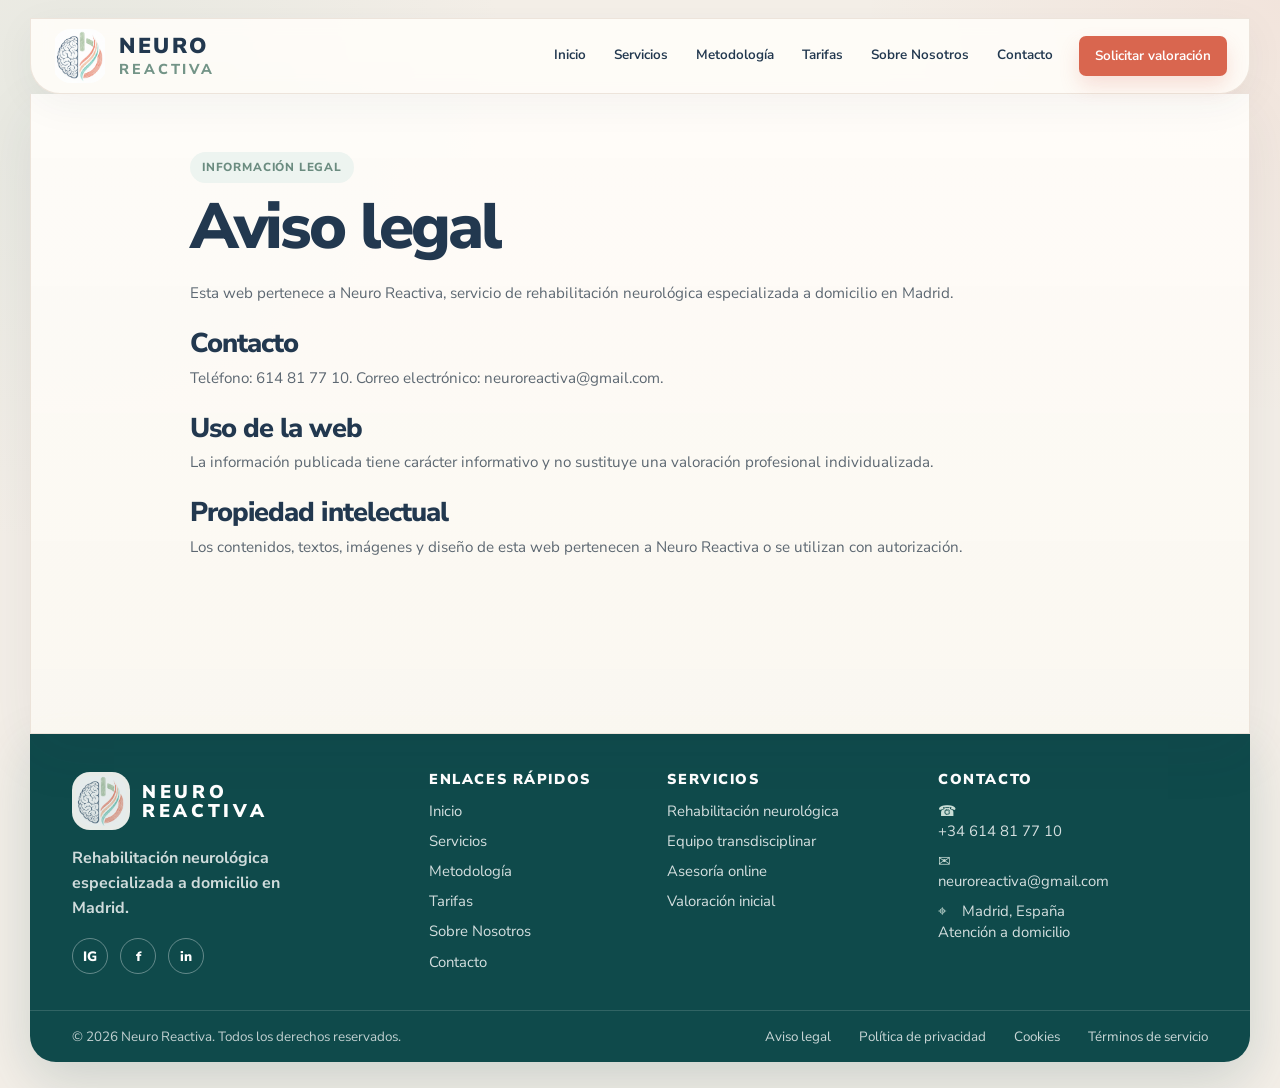
==== aviso-legal.html @ 35200ed8 "Add files via upload" ====
<!doctype html>
<html lang="es">
<head>
<meta charset="utf-8">
<meta name="viewport" content="width=device-width, initial-scale=1">
<title>Aviso legal | Neuro Reactiva</title>
<meta name="description" content="Información legal de Neuro Reactiva.">
<link rel="preconnect" href="https://fonts.googleapis.com">
<link rel="preconnect" href="https://fonts.gstatic.com" crossorigin>
<link href="https://fonts.googleapis.com/css2?family=Nunito+Sans:wght@400;500;600;700;800;900&display=swap" rel="stylesheet">
<link rel="stylesheet" href="style.css">
</head>
<body>
<div class="site">
<header class="nav">
      <a class="brand" href="index.html">
        <img src="logo-neuro-reactiva.png" alt="Neuro Reactiva">
        <div class="brand-name">Neuro<span>Reactiva</span></div>
      </a>
      <nav class="links"><a href="index.html">Inicio</a><a href="servicios.html">Servicios</a><a href="metodologia.html">Metodología</a><a href="tarifas.html">Tarifas</a><a href="sobre-nosotros.html">Sobre Nosotros</a><a href="contacto.html">Contacto</a><a href="solicitar-valoracion.html" class="cta">Solicitar valoración</a></nav>
    </header>
<main><section class="panel"><div class="panel-inner"><div class="legal"><span class="kicker">Información legal</span><h1>Aviso legal</h1>
<p>Esta web pertenece a Neuro Reactiva, servicio de rehabilitación neurológica especializada a domicilio en Madrid.</p>
<h2>Contacto</h2><p>Teléfono: 614 81 77 10. Correo electrónico: neuroreactiva@gmail.com.</p>
<h2>Uso de la web</h2><p>La información publicada tiene carácter informativo y no sustituye una valoración profesional individualizada.</p>
<h2>Propiedad intelectual</h2><p>Los contenidos, textos, imágenes y diseño de esta web pertenecen a Neuro Reactiva o se utilizan con autorización.</p></div></div></section></main>
</div>
<footer class="site-footer">
  <div class="footer-main">
    <div class="footer-brand">
      <a href="index.html" class="footer-logo" aria-label="Neuro Reactiva">
        <img src="logo-neuro-reactiva.png" alt="Neuro Reactiva">
        <span class="footer-wordmark">Neuro<br>Reactiva</span>
      </a>
      <p>Rehabilitación neurológica especializada a domicilio en Madrid.</p>
      <div class="footer-social" aria-label="Redes sociales">
        <a href="#" aria-label="Instagram">IG</a>
        <a href="#" aria-label="Facebook">f</a>
        <a href="#" aria-label="LinkedIn">in</a>
      </div>
    </div>
    <div class="footer-col">
      <h2>Enlaces rápidos</h2>
      <a href="index.html">Inicio</a>
      <a href="servicios.html">Servicios</a>
      <a href="metodologia.html">Metodología</a>
      <a href="tarifas.html">Tarifas</a>
      <a href="sobre-nosotros.html">Sobre Nosotros</a>
      <a href="contacto.html">Contacto</a>
    </div>
    <div class="footer-col">
      <h2>Servicios</h2>
      <a href="servicios.html">Rehabilitación neurológica</a>
      <a href="metodologia.html">Equipo transdisciplinar</a>
      <a href="tarifas.html">Asesoría online</a>
      <a href="solicitar-valoracion.html">Valoración inicial</a>
    </div>
    <div class="footer-col footer-contact">
      <h2>Contacto</h2>
      <p><span>☎</span> <a href="tel:+34614817710">+34 614 81 77 10</a></p>
      <p><span>✉</span> <a href="mailto:neuroreactiva@gmail.com">neuroreactiva@gmail.com</a></p>
      <p><span>⌖</span> Madrid, España<br>Atención a domicilio</p>
    </div>
  </div>
  <div class="footer-bottom">
    <span>© 2026 Neuro Reactiva. Todos los derechos reservados.</span>
    <nav>
      <a href="aviso-legal.html">Aviso legal</a>
      <a href="politica-privacidad.html">Política de privacidad</a>
      <a href="politica-cookies.html">Cookies</a>
      <a href="terminos-servicio.html">Términos de servicio</a>
    </nav>
  </div>
</footer>
</body>
</html>
---- style.css ----
:root{
  --paper:#fbf8f3;
  --paper2:#f4efe8;
  --ink:#22384f;
  --muted:#5d6872;
  --sage:#739487;
  --sage2:#b8d0c7;
  --sage3:#e6f0eb;
  --terracotta:#d9664f;
  --sand:#c9bba9;
  --line:#e7ddd2;
  --white:#fffdf9;
  --shadow: 0 18px 55px rgba(34,56,79,.08);
  --r: 28px;
  --max: 1220px;
}
*{box-sizing:border-box}
html{scroll-behavior:smooth}
body{
  margin:0;
  background:
    radial-gradient(circle at 6% 10%, rgba(184,208,199,.22), transparent 28%),
    radial-gradient(circle at 100% 0%, rgba(217,102,79,.08), transparent 25%),
    var(--paper2);
  color:var(--muted);
  font-family: "Nunito Sans", system-ui, -apple-system, BlinkMacSystemFont, "Segoe UI", sans-serif;
  line-height:1.45;
}
a{text-decoration:none;color:inherit}
img{max-width:100%;display:block}
.site{
  width:min(calc(100% - 34px), var(--max));
  margin:18px auto 0;
}
.nav{
  height:76px;
  display:flex;
  align-items:center;
  justify-content:space-between;
  gap:22px;
  padding:0 22px;
  background:rgba(255,253,249,.9);
  border:1px solid rgba(231,221,210,.75);
  border-radius:0 0 30px 30px;
  box-shadow:0 10px 40px rgba(34,56,79,.05);
  backdrop-filter: blur(10px);
  position:sticky;
  top:0;
  z-index:20;
}
.brand{
  display:flex;
  align-items:center;
  gap:12px;
  min-width:170px;
}
.brand img{width:54px;height:54px;object-fit:contain;border-radius:18px}
.brand-name{
  font-family:"Nunito Sans", system-ui, sans-serif;
  color:var(--ink);
  font-weight:700;
  letter-spacing:.14em;
  text-transform:uppercase;
  font-size:1.35rem;
  line-height:1;
}
.brand-name span{display:block;color:var(--sage);letter-spacing:.26em;font-size:.9rem;margin-top:4px}
.links{display:flex;align-items:center;justify-content:flex-end;gap:8px;flex-wrap:wrap}
.links a{
  font-size:.84rem;
  color:var(--ink);
  padding:8px 10px;
  border-bottom:2px solid transparent;
  font-weight:650;
}
.links a.active{border-color:var(--terracotta);color:var(--terracotta)}
.links a.cta{
  background:var(--terracotta);
  color:white;
  border-radius:7px;
  border:0;
  padding:10px 16px;
  margin-left:8px;
  box-shadow:0 10px 20px rgba(217,102,79,.18);
}
.panel{
  position:relative;
  overflow:hidden;
  min-height:640px;
  background:linear-gradient(180deg, rgba(255,253,249,.96), rgba(250,247,241,.98));
  border:1px solid rgba(231,221,210,.75);
  border-top:0;
  box-shadow:var(--shadow);
}
.panel-inner{
  position:relative;
  z-index:2;
  padding:58px 54px 116px;
}
.botanical{
  position:absolute;
  inset:auto auto 40px -18px;
  width:210px;
  height:250px;
  opacity:.24;
  z-index:1;
}
.botanical.right{left:auto;right:-6px;top:140px;bottom:auto;transform:scaleX(-1)}
.botanical path,.botanical circle{
  stroke:#bda996;
  fill:none;
  stroke-width:4;
  stroke-linecap:round;
  stroke-linejoin:round;
}
.wave{
  position:absolute;
  left:0;right:0;bottom:-1px;
  height:118px;
  z-index:0;
}
.wave svg{width:100%;height:100%;display:block}
.kicker{
  display:inline-block;
  color:#6b8c80;
  background:#edf4f0;
  border-radius:999px;
  font-size:.73rem;
  font-weight:800;
  letter-spacing:.07em;
  text-transform:uppercase;
  padding:7px 12px;
}
h1,h2,h3{
  color:var(--ink);
  font-family:"Nunito Sans", system-ui, sans-serif;
  font-weight:650;
  margin:0;
}
h1{
  font-size:clamp(2.3rem, 5vw, 4.1rem);
  line-height:1.02;
  letter-spacing:-.02em;
}
h2{
  font-size:clamp(2rem, 4vw, 3.2rem);
  line-height:1.05;
  letter-spacing:-.015em;
}
h3{font-size:1.7rem;line-height:1.08}
p{margin:0}
.lead{
  font-size:1rem;
  color:#53616b;
  max-width:34rem;
}
.hero-grid{
  display:grid;
  grid-template-columns:.86fr 1.14fr;
  gap:46px;
  align-items:center;
}
.hero-copy{max-width:470px}
.hero-copy h1{margin:22px 0 16px}
.actions{display:flex;gap:14px;flex-wrap:wrap;margin:28px 0 28px}
.btn{
  display:inline-flex;
  align-items:center;
  justify-content:center;
  border-radius:7px;
  padding:13px 20px;
  font-weight:800;
  font-size:.88rem;
  border:1px solid transparent;
  transition:.2s;
}
.btn.primary{background:var(--terracotta);color:white}
.btn.secondary{background:transparent;color:var(--ink);border-color:#b9cabf}
.hero-img{
  position:relative;
  height:380px;
  border-radius:42% 58% 48% 52% / 34% 30% 70% 66%;
  overflow:hidden;
  background:#edf1ec;
  box-shadow:var(--shadow);
}
.hero-img img{width:100%;height:100%;object-fit:cover}
.round-seal{
  position:absolute;
  right:44px;
  bottom:72px;
  width:116px;height:116px;
  background:#fffdf9;
  border:1px solid #e7ddd2;
  border-radius:50%;
  display:grid;
  place-items:center;
  text-align:center;
  color:var(--sage);
  font-size:.72rem;
  text-transform:uppercase;
  letter-spacing:.12em;
  font-weight:800;
  transform:rotate(-10deg);
  box-shadow:0 14px 34px rgba(34,56,79,.08);
}
.mini-row{
  display:grid;
  grid-template-columns:repeat(3,1fr);
  gap:26px;
  max-width:560px;
}
.mini{
  display:flex;align-items:center;gap:10px;
  color:#53616b;font-size:.9rem;
}
.mini .ico{
  width:36px;height:36px;border-radius:50%;
  border:1px solid #dccfc2;
  display:grid;place-items:center;
  color:var(--sage);
}
.center{
  text-align:center;
  max-width:740px;
  margin:0 auto 38px;
}
.center h1,.center h2{margin:12px 0 12px}
.center .lead{margin:0 auto}
.cards{
  display:grid;
  gap:20px;
}
.cards.services{grid-template-columns:repeat(5,1fr)}
.cards.four{grid-template-columns:repeat(4,1fr)}
.card{
  background:rgba(255,253,249,.72);
  border:1px solid rgba(231,221,210,.88);
  border-radius:16px;
  padding:24px 20px;
  min-height:188px;
  box-shadow:0 10px 30px rgba(34,56,79,.035);
}
.icon{
  width:56px;height:56px;border-radius:50%;
  background:#f2ece4;
  display:grid;place-items:center;
  margin:0 auto 18px;
  color:var(--sage);
  font-size:1.45rem;
}
.card:nth-child(2n) .icon{background:#f7e9e3;color:var(--terracotta)}
.card h3{text-align:center;font-size:1.55rem;margin-bottom:10px}
.card p{text-align:center;font-size:.9rem;color:#586672}
.note{
  margin:28px auto 0;
  max-width:920px;
  border-radius:18px;
  background:linear-gradient(90deg, #eef5f1, #fbf8f3);
  border:1px solid #dce8e2;
  padding:18px 22px;
  color:#53675f;
  font-size:.95rem;
}
.path{
  position:relative;
  margin:24px auto 34px;
  display:grid;
  grid-template-columns:repeat(4,1fr);
  gap:12px;
  max-width:1020px;
}
.path:before{
  content:"";
  position:absolute;
  left:8%;
  right:8%;
  top:54px;
  height:2px;
  background:var(--sage);
  opacity:.75;
  z-index:0;
}
.step{
  position:relative;
  z-index:1;
  text-align:center;
  padding:0 12px;
}
.step-num{
  width:64px;height:64px;border-radius:50%;
  display:grid;place-items:center;
  background:#f9f6f0;
  border:2px solid var(--sage);
  color:var(--sage);
  margin:0 auto 12px;
  font-weight:900;
}
.step h3{font-size:1.35rem;margin-bottom:6px}
.step p{font-size:.86rem;color:#5e6971;max-width:22ch;margin:0 auto}
.areas-title{text-align:center;margin:32px 0 16px;font-size:1.45rem}
.areas{
  display:grid;
  grid-template-columns:repeat(4,1fr);
  gap:14px;
}
.area{
  background:#fffdf9;
  border:1px solid #e7ddd2;
  border-radius:14px;
  padding:17px 15px;
  display:grid;
  grid-template-columns:44px 1fr;
  gap:12px;
  align-items:start;
}
.area .area-icon{
  width:42px;height:42px;border-radius:50%;
  background:#edf4f0;
  display:grid;place-items:center;color:var(--sage)
}
.area strong{display:block;color:var(--ink);font-size:.96rem;margin-bottom:4px}
.area span{font-size:.82rem;color:#59656e}
.bottom-ribbon{
  position:absolute;left:0;right:0;bottom:0;
  height:54px;
  background:#91ada4;
  display:flex;align-items:center;justify-content:center;
  color:white;font-weight:750;font-size:.93rem;
  z-index:3;
}
.price-grid{
  display:grid;
  grid-template-columns:repeat(3,1fr);
  gap:22px;
  max-width:820px;
  margin:0 auto;
}
.price{
  min-height:210px;
  text-align:center;
}
.price strong{
  display:block;
  color:var(--ink);
  font-family:"Nunito Sans", system-ui, sans-serif;
  font-size:1.5rem;
  margin-bottom:12px;
}
.amount{
  display:block;
  color:var(--ink);
  font-family:"Nunito Sans", system-ui, sans-serif;
  font-size:4.2rem;
  line-height:1;
}
.amount.small{font-size:2rem;margin-top:22px}
.price span{display:block;color:#5d6872}
.cta-center{text-align:center;margin-top:28px}
.about-grid{
  display:grid;
  grid-template-columns:430px 1fr;
  gap:56px;
  align-items:center;
}
.portrait-blob{
  height:420px;
  background:#eee7dd;
  border-radius:45% 55% 60% 40% / 35% 36% 64% 65%;
  overflow:hidden;
  box-shadow:var(--shadow);
}
.portrait-blob img{width:100%;height:100%;object-fit:cover;object-position:center top}
.about-text h1{margin:10px 0 6px}
.role{color:var(--sage);font-weight:800;margin-bottom:18px}
.signature{
  color:var(--ink);
  font-family:"Nunito Sans", system-ui, sans-serif;
  font-size:1.4rem;
  margin:20px 0;
  font-style:italic;
}
.stats{
  display:grid;
  grid-template-columns:repeat(3,1fr);
  gap:16px;
  margin-top:24px;
}
.stat{
  background:#fffdf9;
  border:1px solid #e7ddd2;
  border-radius:16px;
  text-align:center;
  padding:18px 12px;
}
.stat b{
  display:block;
  font-family:"Nunito Sans", system-ui, sans-serif;
  font-size:2.3rem;
  color:var(--ink);
  line-height:1;
}
.stat span{font-size:.86rem}
.contact-grid{
  display:grid;
  grid-template-columns:.85fr 1.15fr;
  gap:44px;
  align-items:start;
}
.info-list{
  display:grid;gap:12px;margin-top:26px;
}
.info{
  display:grid;
  grid-template-columns:44px 1fr;
  gap:12px;
  align-items:center;
  background:#eff5f1;
  border-radius:14px;
  padding:13px 14px;
}
.info b{display:block;color:var(--ink);font-size:.94rem}
.info span{font-size:.9rem}
.form{
  background:#fffdf9;
  border:1px solid #e7ddd2;
  border-radius:18px;
  padding:24px;
  box-shadow:0 10px 28px rgba(34,56,79,.04);
}
.form h2{font-size:2.1rem;margin-bottom:18px}
.form-grid{display:grid;gap:12px}
.two{display:grid;grid-template-columns:1fr 1fr;gap:12px}
input,textarea,select{
  width:100%;
  border:1px solid #e1d6ca;
  border-radius:8px;
  background:white;
  padding:13px 14px;
  font:inherit;
  color:#53616b;
}
textarea{min-height:140px;resize:vertical}
.footer{
  width:min(calc(100% - 34px), var(--max));
  margin:0 auto 26px;
  padding:18px 24px;
  display:flex;
  justify-content:space-between;
  gap:16px;
  flex-wrap:wrap;
  color:#7c858c;
  font-size:.85rem;
}
.footer a{margin-left:16px}
.legal{
  max-width:900px;
  margin:0 auto;
}
.legal h1{margin:12px 0 22px}
.legal h2{font-size:1.7rem;margin:26px 0 8px}
.legal p,.legal li{font-size:.95rem}
@media(max-width:1000px){
  .nav{height:auto;align-items:flex-start;flex-direction:column;border-radius:0 0 22px 22px;padding:16px}
  .links{justify-content:flex-start}
  .hero-grid,.about-grid,.contact-grid{grid-template-columns:1fr}
  .hero-img{height:310px}
  .round-seal{display:none}
  .cards.services{grid-template-columns:repeat(2,1fr)}
  .areas,.cards.four,.price-grid,.stats{grid-template-columns:repeat(2,1fr)}
  .path{grid-template-columns:1fr}
  .path:before{left:50%;right:auto;top:32px;bottom:32px;height:auto;width:2px}
  .step{padding:0 0 18px}
}
@media(max-width:640px){
  .site{width:calc(100% - 18px);margin-top:8px}
  .panel-inner{padding:34px 22px 96px}
  .panel{min-height:auto}
  .links a{font-size:.78rem;padding:7px 8px}
  h1{font-size:2.45rem}
  h2{font-size:2.1rem}
  .mini-row,.cards.services,.cards.four,.areas,.price-grid,.stats,.two{grid-template-columns:1fr}
  .footer{width:calc(100% - 18px)}
  .footer a{margin-left:0;margin-right:12px}
  .portrait-blob{height:340px}
}


/* --- Ajustes v32: tipografía redondeada, hero orgánico, metodología limpia, tarifas y footer --- */
body{font-family:"Nunito Sans", system-ui, -apple-system, BlinkMacSystemFont, "Segoe UI", sans-serif;}
h1,h2,h3,.brand-name,.amount,.price strong,.stat b,.signature{font-family:"Nunito Sans", system-ui, sans-serif;}
h1{font-weight:850;letter-spacing:-.045em;}
h2{font-weight:830;letter-spacing:-.035em;}
h3{font-weight:800;letter-spacing:-.02em;}
.lead{font-size:1.03rem;line-height:1.65;}
.brand-name{font-weight:900;letter-spacing:.12em}.brand-name span{font-weight:800;letter-spacing:.2em;}
.hero-grid{grid-template-columns:.92fr 1.08fr;}
.hero-art{position:relative;height:390px;border-radius:42px;overflow:hidden;background:linear-gradient(135deg,#fffdf9 0%,#eef5f1 48%,#f6ece6 100%);border:1px solid rgba(231,221,210,.86);box-shadow:var(--shadow);}
.hero-logo-card{position:absolute;left:50%;top:50%;transform:translate(-50%,-50%);width:min(310px,70%);padding:30px 28px;background:rgba(255,253,249,.78);border:1px solid rgba(231,221,210,.8);border-radius:32px;box-shadow:0 24px 55px rgba(34,56,79,.08);backdrop-filter:blur(10px);z-index:3;text-align:center;}
.hero-logo-card img{width:150px;margin:0 auto 16px;opacity:.95;}
.hero-card-text{font-weight:900;color:var(--ink);letter-spacing:.18em;text-transform:uppercase;font-size:.92rem;}
.line-art{position:absolute;inset:0;width:100%;height:100%;z-index:2;}
.line-art path{fill:none;stroke:#6f968a;stroke-width:4;stroke-linecap:round;opacity:.48;}
.line-art path:nth-child(2){stroke:#d9664f;opacity:.25}.line-art path:nth-child(3){stroke:#c9bba9;opacity:.45}
.line-art circle{fill:#6f968a;opacity:.45;}
.soft-blob{position:absolute;border-radius:999px;filter:blur(1px);opacity:.45;}
.soft-blob.one{width:240px;height:240px;right:-70px;top:-60px;background:#dbe9e4;}.soft-blob.two{width:260px;height:190px;left:-80px;bottom:-70px;background:#f1d7ce;}
.round-seal{display:none!important;}
.card{border-radius:22px;padding:24px 22px;transition:transform .18s ease, box-shadow .18s ease;}
.card:hover{transform:translateY(-3px);box-shadow:0 18px 38px rgba(34,56,79,.07);}
.icon,.area .area-icon,.info .ico{font-family:"Nunito Sans", system-ui, sans-serif;}
.line-icon{font-size:1.55rem;background:#edf4f0;color:#678d81;border:1px solid #d9e6df;filter:saturate(.65);}
.service-card:nth-child(2n) .line-icon{background:#f8ede8;color:#c95f4c;border-color:#ead8cf;}
.service-card:nth-child(4) .line-icon{background:#edf4f0;color:#678d81;border-color:#d9e6df;}
.method-layout .method-heading{max-width:840px;margin-bottom:34px;}.method-heading h1{max-width:700px;margin:14px 0 14px;}.method-heading .lead{max-width:760px;}
.path-clean{gap:20px;margin:20px auto 40px;max-width:1080px;align-items:stretch;}
.path-clean:before{left:9%;right:9%;top:44px;background:linear-gradient(90deg,#7b9f93,#d9664f);opacity:.38;height:3px;border-radius:999px;}
.path-clean .step{background:rgba(255,253,249,.8);border:1px solid rgba(231,221,210,.85);border-radius:22px;padding:18px 14px 20px;box-shadow:0 10px 28px rgba(34,56,79,.04);}
.path-clean .step-num{width:54px;height:54px;background:#fffdf9;border:2px solid #86a79b;color:#2c5149;font-weight:900;margin-bottom:14px;font-size:1.05rem;}
.path-clean .step h3{font-size:1.16rem;margin-bottom:8px;}.path-clean .step p{font-size:.92rem;line-height:1.45;max-width:24ch;}
.areas-soft .area{border-radius:20px;grid-template-columns:48px 1fr;padding:18px;}.area .area-icon{font-size:1.18rem;border:1px solid #dbe8e1;filter:saturate(.65);}
.method-note{max-width:980px;}
.pricing-layout .panel-inner,.pricing-layout{} 
.pricing-head{margin-bottom:30px;}.pricing-head h1{max-width:760px;margin-inline:auto;}.pricing-head .lead{max-width:690px;}
.price-grid-clean{grid-template-columns:repeat(4,1fr);max-width:1060px;gap:18px;}
.price{min-height:240px;text-align:left;display:flex;flex-direction:column;align-items:flex-start;justify-content:flex-start;}
.price strong{font-size:1.2rem;font-weight:850;line-height:1.25;min-height:42px;}
.amount{font-size:3.2rem;font-weight:900;letter-spacing:-.05em;margin:4px 0 6px;}
.amount.small{font-size:1.45rem;font-weight:900;line-height:1.15;margin:12px 0 8px;color:#2d4357;}
.price span{font-size:.94rem;}.price p{font-size:.9rem;line-height:1.45;color:#5c6870;margin-top:10px;}.price ul{margin:8px 0 0;padding-left:18px;color:#59656e;font-size:.88rem;line-height:1.5;}
.price-feature{background:linear-gradient(180deg,#fffdf9,#eef5f1);border-color:#cfe0d8;}
.tarifa-note{max-width:900px;margin:24px auto 0;display:flex;justify-content:center;gap:10px;flex-wrap:wrap;}.tarifa-note span{background:#fffdf9;border:1px solid #e6ddd2;border-radius:999px;padding:9px 14px;color:#53675f;font-size:.88rem;font-weight:750;}
.about-layout-v2{padding-bottom:128px;}.about-intro{max-width:840px;margin-bottom:24px;}.about-intro h1{margin:14px 0 14px;max-width:760px;}.stats-wide{max-width:760px;margin:26px 0 28px;}.team-strip{display:grid;grid-template-columns:repeat(4,1fr);gap:14px;margin:0 0 34px;}
.founder-card{display:grid;grid-template-columns:170px 1fr;gap:24px;align-items:center;max-width:860px;background:rgba(255,253,249,.78);border:1px solid rgba(231,221,210,.88);border-radius:24px;padding:20px;box-shadow:0 12px 30px rgba(34,56,79,.045);}
.founder-photo{height:150px;border-radius:35% 65% 60% 40% / 42% 38% 62% 58%;overflow:hidden;background:#eee7dd;}.founder-photo img{width:100%;height:100%;object-fit:cover;object-position:center top;}.founder-card h2{font-size:1.7rem;margin-bottom:4px;}.founder-card .role{margin-bottom:8px}.founder-card p{font-size:.95rem;line-height:1.58;color:#53616b;}
.info a{color:inherit;text-decoration:none;}.info a:hover{text-decoration:underline;}
.site-footer{width:min(calc(100% - 34px), var(--max));margin:0 auto 26px;background:#0f4a4b;color:rgba(255,255,255,.84);border-radius:0 0 26px 26px;overflow:hidden;box-shadow:0 18px 55px rgba(15,74,75,.18);}
.footer-main{display:grid;grid-template-columns:1.45fr .9fr 1.05fr 1.25fr;gap:44px;padding:38px 42px 28px;}.footer-logo{display:flex;align-items:center;gap:12px;}.footer-logo img{width:190px;max-width:100%;filter:brightness(0) invert(1);opacity:.9;}.footer-brand p{max-width:260px;margin:16px 0 18px;line-height:1.55;color:rgba(255,255,255,.8);font-weight:700;}.footer-social{display:flex;gap:12px}.footer-social a{width:36px;height:36px;border-radius:50%;border:1px solid rgba(255,255,255,.35);display:grid;place-items:center;color:white;font-weight:850;font-size:.85rem;}
.footer-col h2{font-size:.9rem;text-transform:uppercase;letter-spacing:.11em;color:white;margin:0 0 14px;font-weight:900;}.footer-col a,.footer-col p{display:block;color:rgba(255,255,255,.82);font-size:.93rem;margin:0 0 10px;line-height:1.35;}.footer-col a:hover{text-decoration:underline;}.footer-contact p span{display:inline-block;width:20px;color:#c9ddd6;}
.footer-bottom{border-top:1px solid rgba(255,255,255,.14);display:flex;justify-content:space-between;gap:18px;align-items:center;padding:16px 42px;color:rgba(255,255,255,.74);font-size:.84rem;flex-wrap:wrap;}.footer-bottom nav{display:flex;gap:28px;flex-wrap:wrap;}.footer-bottom a{color:rgba(255,255,255,.78);}
.footer{display:none!important;}
@media(max-width:1000px){.hero-grid{grid-template-columns:1fr}.hero-art{height:330px}.price-grid-clean,.team-strip,.footer-main{grid-template-columns:repeat(2,1fr)}.path-clean:before{display:none}.path-clean .step{text-align:left}.path-clean .step-num{margin-left:0}.footer-main{gap:26px}.footer-bottom{align-items:flex-start}.founder-card{grid-template-columns:140px 1fr}.team-strip{grid-template-columns:repeat(2,1fr)}}
@media(max-width:640px){.hero-art{height:300px}.hero-logo-card{width:78%;padding:22px}.hero-logo-card img{width:120px}.price-grid-clean,.team-strip,.footer-main{grid-template-columns:1fr}.tarifa-note{justify-content:flex-start}.founder-card{grid-template-columns:1fr}.founder-photo{width:150px}.site-footer{width:calc(100% - 18px);border-radius:0 0 20px 20px}.footer-main{padding:30px 22px}.footer-bottom{padding:16px 22px}.footer-bottom nav{gap:14px}.footer-logo img{width:170px}.path-clean .step{text-align:center}.path-clean .step-num{margin-left:auto}}

/* Footer logo refinado para usar el logotipo real sin invertir colores */
.footer-logo img{width:58px;height:58px;object-fit:cover;border-radius:18px;filter:none;background:#fffdf9;padding:4px;}
.footer-wordmark{display:block;color:white;text-transform:uppercase;letter-spacing:.20em;font-weight:900;line-height:1.05;font-size:1.15rem;}
@media(max-width:640px){.footer-logo img{width:54px;height:54px}.footer-wordmark{font-size:1.05rem}}
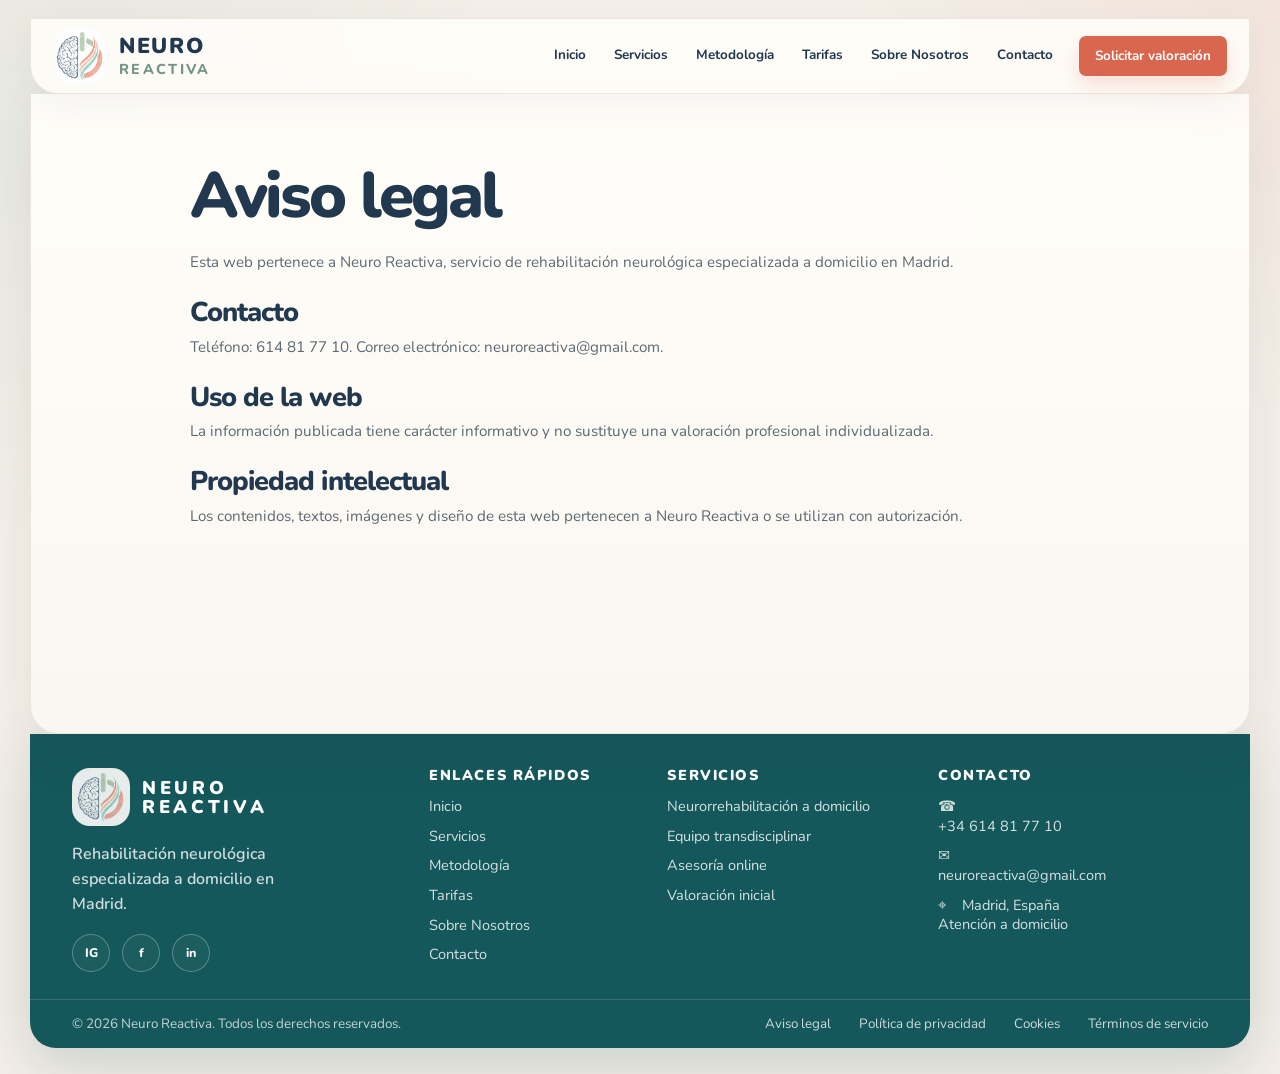
==== commit 2a890be7: "Add files via upload" ====
--- a/aviso-legal.html
+++ b/aviso-legal.html
@@ -7,7 +7,7 @@
 <meta name="description" content="Información legal de Neuro Reactiva.">
 <link rel="preconnect" href="https://fonts.googleapis.com">
 <link rel="preconnect" href="https://fonts.gstatic.com" crossorigin>
-<link href="https://fonts.googleapis.com/css2?family=Nunito+Sans:wght@400;500;600;700;800;900&display=swap" rel="stylesheet">
+<link href="https://fonts.googleapis.com/css2?family=Nunito:wght;500;600;700;800;900&display=swap" rel="stylesheet">
 <link rel="stylesheet" href="style.css">
 </head>
 <body>
@@ -34,9 +34,9 @@
       </a>
       <p>Rehabilitación neurológica especializada a domicilio en Madrid.</p>
       <div class="footer-social" aria-label="Redes sociales">
-        <a href="#" aria-label="Instagram">IG</a>
-        <a href="#" aria-label="Facebook">f</a>
-        <a href="#" aria-label="LinkedIn">in</a>
+        <a href="https://www.instagram.com/" target="_blank" rel="noopener" aria-label="Instagram" title="Instagram">IG</a>
+        <a href="https://www.facebook.com/" target="_blank" rel="noopener" aria-label="Facebook" title="Facebook">f</a>
+        <a href="https://www.linkedin.com/" target="_blank" rel="noopener" aria-label="LinkedIn" title="LinkedIn">in</a>
       </div>
     </div>
     <div class="footer-col">
@@ -50,7 +50,7 @@
     </div>
     <div class="footer-col">
       <h2>Servicios</h2>
-      <a href="servicios.html">Rehabilitación neurológica</a>
+      <a href="servicios.html">Neurorrehabilitación a domicilio</a>
       <a href="metodologia.html">Equipo transdisciplinar</a>
       <a href="tarifas.html">Asesoría online</a>
       <a href="solicitar-valoracion.html">Valoración inicial</a>
--- a/style.css
+++ b/style.css
@@ -547,3 +547,58 @@
 .footer-logo img{width:58px;height:58px;object-fit:cover;border-radius:18px;filter:none;background:#fffdf9;padding:4px;}
 .footer-wordmark{display:block;color:white;text-transform:uppercase;letter-spacing:.20em;font-weight:900;line-height:1.05;font-size:1.15rem;}
 @media(max-width:640px){.footer-logo img{width:54px;height:54px}.footer-wordmark{font-size:1.05rem}}
+
+/* --- Ajustes v33 --- */
+body{font-family:"Nunito",system-ui,-apple-system,BlinkMacSystemFont,"Segoe UI",sans-serif;}
+h1,h2,h3,.brand-name,.amount,.price strong,.stat b,.signature,.btn{font-family:"Nunito",system-ui,sans-serif;}
+.brand-name{letter-spacing:.08em}.brand-name span{letter-spacing:.16em}
+.nav{border-radius:0 0 28px 28px}
+.panel{border-radius:0 0 28px 28px}
+.links a{font-weight:700}
+.kicker{display:none}
+/* Home cover */
+.home-hero-panel{min-height:auto}
+.hero-cover-home{padding:42px 46px 112px;}
+.cover-frame{position:relative;min-height:520px;border-radius:34px;background:linear-gradient(180deg,rgba(255,253,249,.95),rgba(250,247,241,.98));overflow:hidden;border:1px solid rgba(231,221,210,.8);display:flex;align-items:center;justify-content:center;padding:40px 28px 92px;box-shadow:0 18px 55px rgba(34,56,79,.05)}
+.cover-left-blur{position:absolute;left:-24px;bottom:58px;width:260px;height:280px;background:radial-gradient(circle at 40% 40%, rgba(156,182,168,.16), rgba(156,182,168,0) 70%), radial-gradient(circle at 35% 65%, rgba(206,214,192,.34), rgba(206,214,192,0) 48%);filter:blur(1px)}
+.cover-soft-right{position:absolute;right:-100px;top:40px;width:420px;height:420px;border-radius:999px;background:radial-gradient(circle, rgba(220,214,205,.18), rgba(220,214,205,0) 70%)}
+.cover-center{position:relative;z-index:2;text-align:center;max-width:620px;padding:10px 20px}
+.cover-logo{width:112px;margin:0 auto 18px;opacity:.95}
+.cover-wordmark{font-size:clamp(3.3rem,7vw,5rem);line-height:.9;letter-spacing:.23em;color:var(--ink);font-weight:300}
+.cover-wordmark span{display:block;color:#6f968a;letter-spacing:.3em;font-weight:400;font-size:.76em;margin-top:10px}
+.cover-divider{width:82px;height:2px;background:#c8b8a5;margin:20px auto 18px;border-radius:999px}
+.cover-subtitle{font-size:1.24rem;letter-spacing:.17em;text-transform:uppercase;color:#283a4c;font-weight:700}
+.cover-location{margin-top:12px;font-size:1.42rem;letter-spacing:.26em;text-transform:uppercase;color:#6f968a;font-weight:700}
+.cover-copy{margin:24px auto 0;max-width:40rem;font-size:1.03rem;line-height:1.7;color:#5a686f}
+.cover-actions{display:flex;gap:14px;justify-content:center;flex-wrap:wrap;margin-top:28px}
+.cover-line-art{position:absolute;right:26px;top:30px;width:290px;height:300px;opacity:.24}.cover-line-art path,.cover-line-art circle{stroke:#c3b7ab;fill:none;stroke-width:4;stroke-linecap:round;stroke-linejoin:round}.cover-line-art circle{fill:#c3b7ab;stroke:none}
+.home-wave{position:absolute;left:0;right:0;bottom:-1px;height:74px}.home-wave svg{width:100%;height:100%;display:block}
+.cover-botanical{opacity:.15;top:68px}
+.home-points{display:grid;grid-template-columns:repeat(3,1fr);gap:16px;max-width:980px;margin:22px auto 0}
+.point{display:grid;grid-template-columns:46px 1fr;gap:14px;align-items:start;background:rgba(255,253,249,.78);border:1px solid rgba(231,221,210,.85);border-radius:18px;padding:16px 16px 15px;box-shadow:0 8px 24px rgba(34,56,79,.035)}
+.point span{width:34px;height:34px;border-radius:50%;display:grid;place-items:center;background:#edf4f0;color:#486e64;font-weight:900}.point strong{display:block;color:var(--ink);font-size:.98rem;margin-bottom:4px}.point p{font-size:.88rem;line-height:1.45;color:#5b6770}
+/* Icons and cards */
+.letter-icon{font-size:.95rem;font-weight:900;letter-spacing:.08em}
+.letter-icon.small{font-size:.8rem;width:42px;height:42px}
+.service-card h3{font-size:1.36rem;line-height:1.12;min-height:3.2em}
+.service-card p{font-size:.92rem;line-height:1.52}
+.card.service-card{min-height:204px}
+.icon.line-icon{font-size:.94rem;font-weight:900;letter-spacing:.07em}
+.line-icon{background:#f5efe8;color:#6f968a;border:1px solid #e4d8cd}
+.service-card:nth-child(2n) .line-icon,.service-card:nth-child(4) .line-icon{background:#edf4f0;color:#6f968a;border-color:#d9e6df}
+/* Methodology */
+.method-layout .method-heading{max-width:860px;margin:0 auto 34px;text-align:center}
+.method-layout .path-clean{margin-top:6px;gap:18px}.path-clean .step{padding:22px 16px 24px}.path-clean .step h3{font-size:1.14rem;line-height:1.2}.path-clean .step p{font-size:.9rem;line-height:1.56;max-width:25ch}.areas-title{margin:38px 0 18px}
+.areas-soft .area{border-radius:18px;padding:18px 16px;grid-template-columns:46px 1fr;box-shadow:0 8px 24px rgba(34,56,79,.03)}
+/* Pricing */
+.price-grid-clean .price strong{min-height:54px;font-size:1.14rem;display:flex;align-items:flex-end}.amount{font-size:3rem}.amount.small{font-size:1.6rem;line-height:1.2}.price ul{margin-top:10px}.price p{margin-top:12px}
+/* About */
+.therapy-chain{position:relative;display:grid;grid-template-columns:repeat(5,1fr);gap:14px;align-items:start;max-width:1100px;margin:12px auto 36px}.therapy-line{position:absolute;left:8%;right:8%;top:38px;height:2px;background:linear-gradient(90deg,#86a99e,#d9cec1);opacity:.8;z-index:0}
+.therapy-node{position:relative;z-index:1;text-align:center;padding:0 8px}.therapy-circle{width:76px;height:76px;border-radius:50%;margin:0 auto 12px;display:grid;place-items:center;background:#fffdf9;border:2px solid #86a99e;box-shadow:0 10px 24px rgba(34,56,79,.05);color:#486e64;font-weight:900;letter-spacing:.08em}.therapy-node strong{display:block;color:var(--ink);font-size:1rem;line-height:1.24;margin-bottom:5px}.therapy-node span{display:block;color:#5f6b73;font-size:.88rem;line-height:1.45;max-width:18ch;margin:0 auto}
+.founder-card-small{max-width:760px;margin:0 auto;background:rgba(255,253,249,.72)}
+/* Footer */
+.site-footer{background:#15585b}.footer-main{padding:34px 42px 24px}.footer-social a{font-size:.78rem;font-weight:800;width:38px;height:38px;border-color:rgba(255,255,255,.28);background:rgba(255,255,255,.03)}.footer-social a:hover{background:rgba(255,255,255,.09)}
+.footer-col a,.footer-col p{font-size:.91rem}.footer-brand p{font-weight:600}
+.footer-bottom{padding:14px 42px}
+@media(max-width:1000px){.home-points,.therapy-chain{grid-template-columns:1fr 1fr}.therapy-line{display:none}.cover-frame{min-height:480px}.cover-line-art{width:220px;height:230px}}
+@media(max-width:640px){.hero-cover-home{padding:26px 20px 94px}.cover-frame{padding:28px 18px 74px;min-height:430px}.cover-wordmark{font-size:2.6rem}.cover-subtitle{font-size:.96rem;letter-spacing:.12em}.cover-location{font-size:1.04rem}.cover-copy{font-size:.95rem}.home-points,.therapy-chain{grid-template-columns:1fr}.point{grid-template-columns:40px 1fr}.cover-line-art{display:none}.cover-logo{width:88px}.site-footer{border-radius:0 0 20px 20px}}
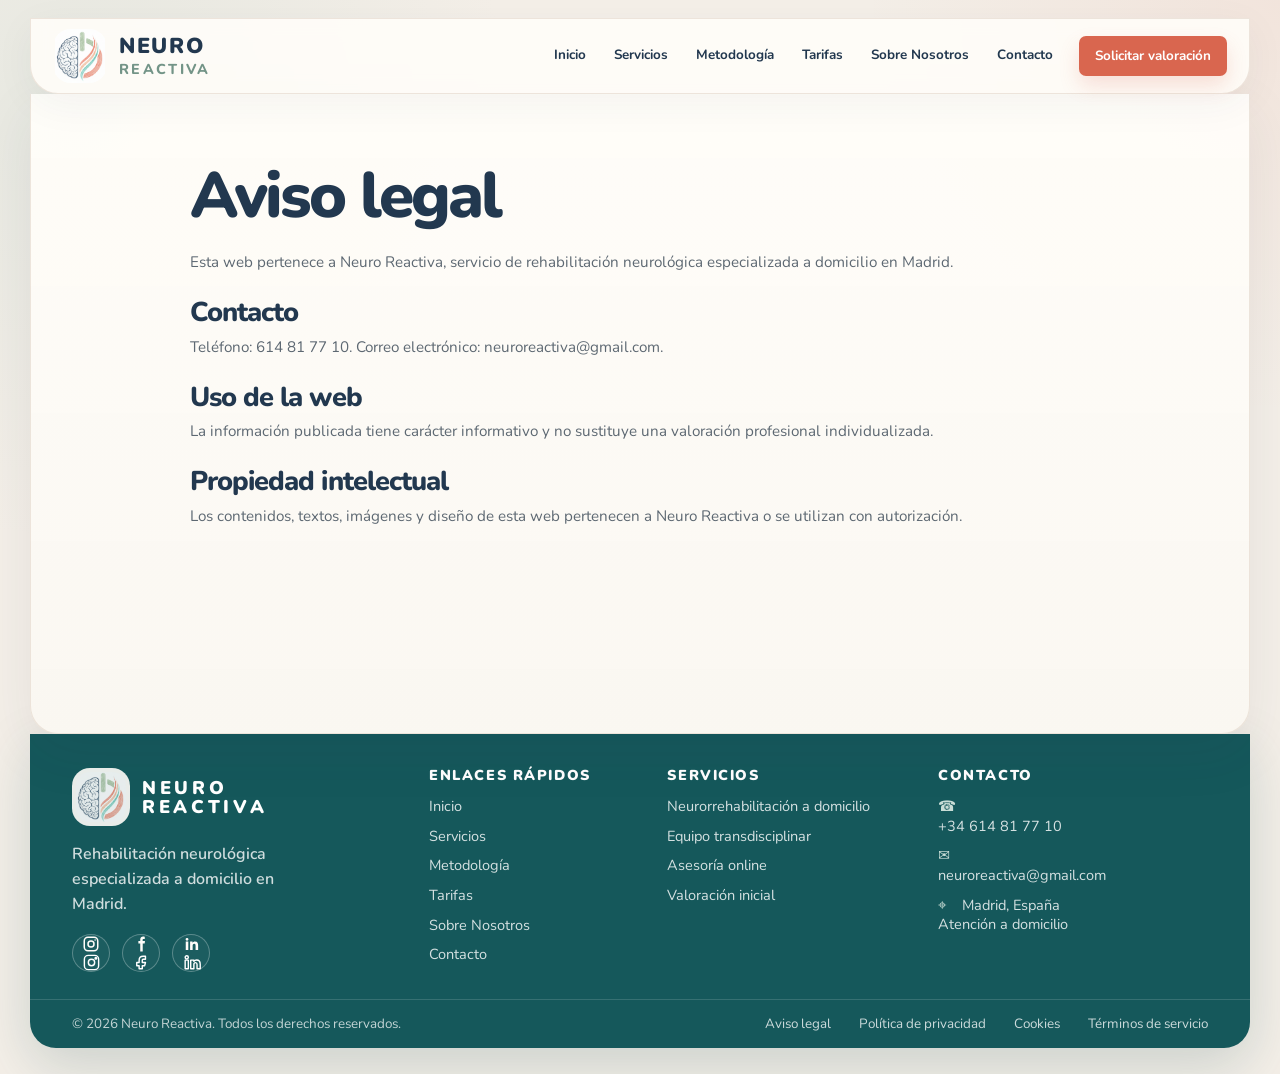
==== commit 46d2dfb1: "Update aviso-legal.html" ====
--- a/aviso-legal.html
+++ b/aviso-legal.html
@@ -8,7 +8,7 @@
 <link rel="preconnect" href="https://fonts.googleapis.com">
 <link rel="preconnect" href="https://fonts.gstatic.com" crossorigin>
 <link href="https://fonts.googleapis.com/css2?family=Nunito:wght;500;600;700;800;900&display=swap" rel="stylesheet">
-<link rel="stylesheet" href="style.css">
+<link rel="stylesheet" href="style-v38.css">
 </head>
 <body>
 <div class="site">
@@ -34,10 +34,28 @@
       </a>
       <p>Rehabilitación neurológica especializada a domicilio en Madrid.</p>
       <div class="footer-social" aria-label="Redes sociales">
-        <a href="https://www.instagram.com/" target="_blank" rel="noopener" aria-label="Instagram" title="Instagram">IG</a>
-        <a href="https://www.facebook.com/" target="_blank" rel="noopener" aria-label="Facebook" title="Facebook">f</a>
-        <a href="https://www.linkedin.com/" target="_blank" rel="noopener" aria-label="LinkedIn" title="LinkedIn">in</a>
-      </div>
+  <a href="https://www.instagram.com/neuroreactiva" target="_blank" rel="noopener" aria-label="Instagram" title="Instagram">
+    <svg viewBox="0 0 24 24" aria-hidden="true">
+      <rect x="3" y="3" width="18" height="18" rx="5"></rect>
+      <circle cx="12" cy="12" r="4"></circle>
+      <circle cx="17.5" cy="6.5" r="1"></circle>
+    </svg>
+  </a>
+
+  <a href="https://www.facebook.com/profile.php?id=61587282415528" target="_blank" rel="noopener" aria-label="Facebook" title="Facebook">
+    <svg viewBox="0 0 24 24" aria-hidden="true">
+      <path d="M14 8h3V4h-3c-3 0-5 2-5 5v3H6v4h3v4h4v-4h3l1-4h-4V9c0-.6.4-1 1-1z"></path>
+    </svg>
+  </a>
+
+  <a href="https://www.linkedin.com/company/neuro-reactiva" target="_blank" rel="noopener" aria-label="LinkedIn" title="LinkedIn">
+    <svg viewBox="0 0 24 24" aria-hidden="true">
+      <rect x="4" y="9" width="4" height="11"></rect>
+      <circle cx="6" cy="5.5" r="2"></circle>
+      <path d="M11 9h4v1.6c.7-1 1.8-1.8 3.4-1.8 2.5 0 4.6 1.7 4.6 5.3V20h-4v-5.4c0-1.5-.6-2.4-1.9-2.4-1.2 0-2.1.9-2.1 2.4V20h-4V9z"></path>
+    </svg>
+  </a>
+</div>
     </div>
     <div class="footer-col">
       <h2>Enlaces rápidos</h2>
@@ -73,4 +91,4 @@
   </div>
 </footer>
 </body>
-</html>+</html>
--- a/style-v38.css
+++ b/style-v38.css
@@ -0,0 +1,834 @@
+
+:root{
+  --paper:#fbf8f3;
+  --paper2:#f4efe8;
+  --ink:#22384f;
+  --muted:#5d6872;
+  --sage:#739487;
+  --sage2:#b8d0c7;
+  --sage3:#e6f0eb;
+  --terracotta:#d9664f;
+  --sand:#c9bba9;
+  --line:#e7ddd2;
+  --white:#fffdf9;
+  --shadow: 0 18px 55px rgba(34,56,79,.08);
+  --r: 28px;
+  --max: 1220px;
+}
+*{box-sizing:border-box}
+html{scroll-behavior:smooth}
+body{
+  margin:0;
+  background:
+    radial-gradient(circle at 6% 10%, rgba(184,208,199,.22), transparent 28%),
+    radial-gradient(circle at 100% 0%, rgba(217,102,79,.08), transparent 25%),
+    var(--paper2);
+  color:var(--muted);
+  font-family: "Nunito Sans", system-ui, -apple-system, BlinkMacSystemFont, "Segoe UI", sans-serif;
+  line-height:1.45;
+}
+a{text-decoration:none;color:inherit}
+img{max-width:100%;display:block}
+.site{
+  width:min(calc(100% - 34px), var(--max));
+  margin:18px auto 0;
+}
+.nav{
+  height:76px;
+  display:flex;
+  align-items:center;
+  justify-content:space-between;
+  gap:22px;
+  padding:0 22px;
+  background:rgba(255,253,249,.9);
+  border:1px solid rgba(231,221,210,.75);
+  border-radius:0 0 30px 30px;
+  box-shadow:0 10px 40px rgba(34,56,79,.05);
+  backdrop-filter: blur(10px);
+  position:sticky;
+  top:0;
+  z-index:20;
+}
+.brand{
+  display:flex;
+  align-items:center;
+  gap:12px;
+  min-width:170px;
+}
+.brand img{width:54px;height:54px;object-fit:contain;border-radius:18px}
+.brand-name{
+  font-family:"Nunito Sans", system-ui, sans-serif;
+  color:var(--ink);
+  font-weight:700;
+  letter-spacing:.14em;
+  text-transform:uppercase;
+  font-size:1.35rem;
+  line-height:1;
+}
+.brand-name span{display:block;color:var(--sage);letter-spacing:.26em;font-size:.9rem;margin-top:4px}
+.links{display:flex;align-items:center;justify-content:flex-end;gap:8px;flex-wrap:wrap}
+.links a{
+  font-size:.84rem;
+  color:var(--ink);
+  padding:8px 10px;
+  border-bottom:2px solid transparent;
+  font-weight:650;
+}
+.links a.active{border-color:var(--terracotta);color:var(--terracotta)}
+.links a.cta{
+  background:var(--terracotta);
+  color:white;
+  border-radius:7px;
+  border:0;
+  padding:10px 16px;
+  margin-left:8px;
+  box-shadow:0 10px 20px rgba(217,102,79,.18);
+}
+.panel{
+  position:relative;
+  overflow:hidden;
+  min-height:640px;
+  background:linear-gradient(180deg, rgba(255,253,249,.96), rgba(250,247,241,.98));
+  border:1px solid rgba(231,221,210,.75);
+  border-top:0;
+  box-shadow:var(--shadow);
+}
+.panel-inner{
+  position:relative;
+  z-index:2;
+  padding:58px 54px 116px;
+}
+.botanical{
+  position:absolute;
+  inset:auto auto 40px -18px;
+  width:210px;
+  height:250px;
+  opacity:.24;
+  z-index:1;
+}
+.botanical.right{left:auto;right:-6px;top:140px;bottom:auto;transform:scaleX(-1)}
+.botanical path,.botanical circle{
+  stroke:#bda996;
+  fill:none;
+  stroke-width:4;
+  stroke-linecap:round;
+  stroke-linejoin:round;
+}
+.wave{
+  position:absolute;
+  left:0;right:0;bottom:-1px;
+  height:118px;
+  z-index:0;
+}
+.wave svg{width:100%;height:100%;display:block}
+.kicker{
+  display:inline-block;
+  color:#6b8c80;
+  background:#edf4f0;
+  border-radius:999px;
+  font-size:.73rem;
+  font-weight:800;
+  letter-spacing:.07em;
+  text-transform:uppercase;
+  padding:7px 12px;
+}
+h1,h2,h3{
+  color:var(--ink);
+  font-family:"Nunito Sans", system-ui, sans-serif;
+  font-weight:650;
+  margin:0;
+}
+h1{
+  font-size:clamp(2.3rem, 5vw, 4.1rem);
+  line-height:1.02;
+  letter-spacing:-.02em;
+}
+h2{
+  font-size:clamp(2rem, 4vw, 3.2rem);
+  line-height:1.05;
+  letter-spacing:-.015em;
+}
+h3{font-size:1.7rem;line-height:1.08}
+p{margin:0}
+.lead{
+  font-size:1rem;
+  color:#53616b;
+  max-width:34rem;
+}
+.hero-grid{
+  display:grid;
+  grid-template-columns:.86fr 1.14fr;
+  gap:46px;
+  align-items:center;
+}
+.hero-copy{max-width:470px}
+.hero-copy h1{margin:22px 0 16px}
+.actions{display:flex;gap:14px;flex-wrap:wrap;margin:28px 0 28px}
+.btn{
+  display:inline-flex;
+  align-items:center;
+  justify-content:center;
+  border-radius:7px;
+  padding:13px 20px;
+  font-weight:800;
+  font-size:.88rem;
+  border:1px solid transparent;
+  transition:.2s;
+}
+.btn.primary{background:var(--terracotta);color:white}
+.btn.secondary{background:transparent;color:var(--ink);border-color:#b9cabf}
+.hero-img{
+  position:relative;
+  height:380px;
+  border-radius:42% 58% 48% 52% / 34% 30% 70% 66%;
+  overflow:hidden;
+  background:#edf1ec;
+  box-shadow:var(--shadow);
+}
+.hero-img img{width:100%;height:100%;object-fit:cover}
+.round-seal{
+  position:absolute;
+  right:44px;
+  bottom:72px;
+  width:116px;height:116px;
+  background:#fffdf9;
+  border:1px solid #e7ddd2;
+  border-radius:50%;
+  display:grid;
+  place-items:center;
+  text-align:center;
+  color:var(--sage);
+  font-size:.72rem;
+  text-transform:uppercase;
+  letter-spacing:.12em;
+  font-weight:800;
+  transform:rotate(-10deg);
+  box-shadow:0 14px 34px rgba(34,56,79,.08);
+}
+.mini-row{
+  display:grid;
+  grid-template-columns:repeat(3,1fr);
+  gap:26px;
+  max-width:560px;
+}
+.mini{
+  display:flex;align-items:center;gap:10px;
+  color:#53616b;font-size:.9rem;
+}
+.mini .ico{
+  width:36px;height:36px;border-radius:50%;
+  border:1px solid #dccfc2;
+  display:grid;place-items:center;
+  color:var(--sage);
+}
+.center{
+  text-align:center;
+  max-width:740px;
+  margin:0 auto 38px;
+}
+.center h1,.center h2{margin:12px 0 12px}
+.center .lead{margin:0 auto}
+.cards{
+  display:grid;
+  gap:20px;
+}
+.cards.services{grid-template-columns:repeat(5,1fr)}
+.cards.four{grid-template-columns:repeat(4,1fr)}
+.card{
+  background:rgba(255,253,249,.72);
+  border:1px solid rgba(231,221,210,.88);
+  border-radius:16px;
+  padding:24px 20px;
+  min-height:188px;
+  box-shadow:0 10px 30px rgba(34,56,79,.035);
+}
+.icon{
+  width:56px;height:56px;border-radius:50%;
+  background:#f2ece4;
+  display:grid;place-items:center;
+  margin:0 auto 18px;
+  color:var(--sage);
+  font-size:1.45rem;
+}
+.card:nth-child(2n) .icon{background:#f7e9e3;color:var(--terracotta)}
+.card h3{text-align:center;font-size:1.55rem;margin-bottom:10px}
+.card p{text-align:center;font-size:.9rem;color:#586672}
+.note{
+  margin:28px auto 0;
+  max-width:920px;
+  border-radius:18px;
+  background:linear-gradient(90deg, #eef5f1, #fbf8f3);
+  border:1px solid #dce8e2;
+  padding:18px 22px;
+  color:#53675f;
+  font-size:.95rem;
+}
+.path{
+  position:relative;
+  margin:24px auto 34px;
+  display:grid;
+  grid-template-columns:repeat(4,1fr);
+  gap:12px;
+  max-width:1020px;
+}
+.path:before{
+  content:"";
+  position:absolute;
+  left:8%;
+  right:8%;
+  top:54px;
+  height:2px;
+  background:var(--sage);
+  opacity:.75;
+  z-index:0;
+}
+.step{
+  position:relative;
+  z-index:1;
+  text-align:center;
+  padding:0 12px;
+}
+.step-num{
+  width:64px;height:64px;border-radius:50%;
+  display:grid;place-items:center;
+  background:#f9f6f0;
+  border:2px solid var(--sage);
+  color:var(--sage);
+  margin:0 auto 12px;
+  font-weight:900;
+}
+.step h3{font-size:1.35rem;margin-bottom:6px}
+.step p{font-size:.86rem;color:#5e6971;max-width:22ch;margin:0 auto}
+.areas-title{text-align:center;margin:32px 0 16px;font-size:1.45rem}
+.areas{
+  display:grid;
+  grid-template-columns:repeat(4,1fr);
+  gap:14px;
+}
+.area{
+  background:#fffdf9;
+  border:1px solid #e7ddd2;
+  border-radius:14px;
+  padding:17px 15px;
+  display:grid;
+  grid-template-columns:44px 1fr;
+  gap:12px;
+  align-items:start;
+}
+.area .area-icon{
+  width:42px;height:42px;border-radius:50%;
+  background:#edf4f0;
+  display:grid;place-items:center;color:var(--sage)
+}
+.area strong{display:block;color:var(--ink);font-size:.96rem;margin-bottom:4px}
+.area span{font-size:.82rem;color:#59656e}
+.bottom-ribbon{
+  position:absolute;left:0;right:0;bottom:0;
+  height:54px;
+  background:#91ada4;
+  display:flex;align-items:center;justify-content:center;
+  color:white;font-weight:750;font-size:.93rem;
+  z-index:3;
+}
+.price-grid{
+  display:grid;
+  grid-template-columns:repeat(3,1fr);
+  gap:22px;
+  max-width:820px;
+  margin:0 auto;
+}
+.price{
+  min-height:210px;
+  text-align:center;
+}
+.price strong{
+  display:block;
+  color:var(--ink);
+  font-family:"Nunito Sans", system-ui, sans-serif;
+  font-size:1.5rem;
+  margin-bottom:12px;
+}
+.amount{
+  display:block;
+  color:var(--ink);
+  font-family:"Nunito Sans", system-ui, sans-serif;
+  font-size:4.2rem;
+  line-height:1;
+}
+.amount.small{font-size:2rem;margin-top:22px}
+.price span{display:block;color:#5d6872}
+.cta-center{text-align:center;margin-top:28px}
+.about-grid{
+  display:grid;
+  grid-template-columns:430px 1fr;
+  gap:56px;
+  align-items:center;
+}
+.portrait-blob{
+  height:420px;
+  background:#eee7dd;
+  border-radius:45% 55% 60% 40% / 35% 36% 64% 65%;
+  overflow:hidden;
+  box-shadow:var(--shadow);
+}
+.portrait-blob img{width:100%;height:100%;object-fit:cover;object-position:center top}
+.about-text h1{margin:10px 0 6px}
+.role{color:var(--sage);font-weight:800;margin-bottom:18px}
+.signature{
+  color:var(--ink);
+  font-family:"Nunito Sans", system-ui, sans-serif;
+  font-size:1.4rem;
+  margin:20px 0;
+  font-style:italic;
+}
+.stats{
+  display:grid;
+  grid-template-columns:repeat(3,1fr);
+  gap:16px;
+  margin-top:24px;
+}
+.stat{
+  background:#fffdf9;
+  border:1px solid #e7ddd2;
+  border-radius:16px;
+  text-align:center;
+  padding:18px 12px;
+}
+.stat b{
+  display:block;
+  font-family:"Nunito Sans", system-ui, sans-serif;
+  font-size:2.3rem;
+  color:var(--ink);
+  line-height:1;
+}
+.stat span{font-size:.86rem}
+.contact-grid{
+  display:grid;
+  grid-template-columns:.85fr 1.15fr;
+  gap:44px;
+  align-items:start;
+}
+.info-list{
+  display:grid;gap:12px;margin-top:26px;
+}
+.info{
+  display:grid;
+  grid-template-columns:44px 1fr;
+  gap:12px;
+  align-items:center;
+  background:#eff5f1;
+  border-radius:14px;
+  padding:13px 14px;
+}
+.info b{display:block;color:var(--ink);font-size:.94rem}
+.info span{font-size:.9rem}
+.form{
+  background:#fffdf9;
+  border:1px solid #e7ddd2;
+  border-radius:18px;
+  padding:24px;
+  box-shadow:0 10px 28px rgba(34,56,79,.04);
+}
+.form h2{font-size:2.1rem;margin-bottom:18px}
+.form-grid{display:grid;gap:12px}
+.two{display:grid;grid-template-columns:1fr 1fr;gap:12px}
+input,textarea,select{
+  width:100%;
+  border:1px solid #e1d6ca;
+  border-radius:8px;
+  background:white;
+  padding:13px 14px;
+  font:inherit;
+  color:#53616b;
+}
+textarea{min-height:140px;resize:vertical}
+.footer{
+  width:min(calc(100% - 34px), var(--max));
+  margin:0 auto 26px;
+  padding:18px 24px;
+  display:flex;
+  justify-content:space-between;
+  gap:16px;
+  flex-wrap:wrap;
+  color:#7c858c;
+  font-size:.85rem;
+}
+.footer a{margin-left:16px}
+.legal{
+  max-width:900px;
+  margin:0 auto;
+}
+.legal h1{margin:12px 0 22px}
+.legal h2{font-size:1.7rem;margin:26px 0 8px}
+.legal p,.legal li{font-size:.95rem}
+@media(max-width:1000px){
+  .nav{height:auto;align-items:flex-start;flex-direction:column;border-radius:0 0 22px 22px;padding:16px}
+  .links{justify-content:flex-start}
+  .hero-grid,.about-grid,.contact-grid{grid-template-columns:1fr}
+  .hero-img{height:310px}
+  .round-seal{display:none}
+  .cards.services{grid-template-columns:repeat(2,1fr)}
+  .areas,.cards.four,.price-grid,.stats{grid-template-columns:repeat(2,1fr)}
+  .path{grid-template-columns:1fr}
+  .path:before{left:50%;right:auto;top:32px;bottom:32px;height:auto;width:2px}
+  .step{padding:0 0 18px}
+}
+@media(max-width:640px){
+  .site{width:calc(100% - 18px);margin-top:8px}
+  .panel-inner{padding:34px 22px 96px}
+  .panel{min-height:auto}
+  .links a{font-size:.78rem;padding:7px 8px}
+  h1{font-size:2.45rem}
+  h2{font-size:2.1rem}
+  .mini-row,.cards.services,.cards.four,.areas,.price-grid,.stats,.two{grid-template-columns:1fr}
+  .footer{width:calc(100% - 18px)}
+  .footer a{margin-left:0;margin-right:12px}
+  .portrait-blob{height:340px}
+}
+
+
+/* --- Ajustes v32: tipografía redondeada, hero orgánico, metodología limpia, tarifas y footer --- */
+body{font-family:"Nunito Sans", system-ui, -apple-system, BlinkMacSystemFont, "Segoe UI", sans-serif;}
+h1,h2,h3,.brand-name,.amount,.price strong,.stat b,.signature{font-family:"Nunito Sans", system-ui, sans-serif;}
+h1{font-weight:850;letter-spacing:-.045em;}
+h2{font-weight:830;letter-spacing:-.035em;}
+h3{font-weight:800;letter-spacing:-.02em;}
+.lead{font-size:1.03rem;line-height:1.65;}
+.brand-name{font-weight:900;letter-spacing:.12em}.brand-name span{font-weight:800;letter-spacing:.2em;}
+.hero-grid{grid-template-columns:.92fr 1.08fr;}
+.hero-art{position:relative;height:390px;border-radius:42px;overflow:hidden;background:linear-gradient(135deg,#fffdf9 0%,#eef5f1 48%,#f6ece6 100%);border:1px solid rgba(231,221,210,.86);box-shadow:var(--shadow);}
+.hero-logo-card{position:absolute;left:50%;top:50%;transform:translate(-50%,-50%);width:min(310px,70%);padding:30px 28px;background:rgba(255,253,249,.78);border:1px solid rgba(231,221,210,.8);border-radius:32px;box-shadow:0 24px 55px rgba(34,56,79,.08);backdrop-filter:blur(10px);z-index:3;text-align:center;}
+.hero-logo-card img{width:150px;margin:0 auto 16px;opacity:.95;}
+.hero-card-text{font-weight:900;color:var(--ink);letter-spacing:.18em;text-transform:uppercase;font-size:.92rem;}
+.line-art{position:absolute;inset:0;width:100%;height:100%;z-index:2;}
+.line-art path{fill:none;stroke:#6f968a;stroke-width:4;stroke-linecap:round;opacity:.48;}
+.line-art path:nth-child(2){stroke:#d9664f;opacity:.25}.line-art path:nth-child(3){stroke:#c9bba9;opacity:.45}
+.line-art circle{fill:#6f968a;opacity:.45;}
+.soft-blob{position:absolute;border-radius:999px;filter:blur(1px);opacity:.45;}
+.soft-blob.one{width:240px;height:240px;right:-70px;top:-60px;background:#dbe9e4;}.soft-blob.two{width:260px;height:190px;left:-80px;bottom:-70px;background:#f1d7ce;}
+.round-seal{display:none!important;}
+.card{border-radius:22px;padding:24px 22px;transition:transform .18s ease, box-shadow .18s ease;}
+.card:hover{transform:translateY(-3px);box-shadow:0 18px 38px rgba(34,56,79,.07);}
+.icon,.area .area-icon,.info .ico{font-family:"Nunito Sans", system-ui, sans-serif;}
+.line-icon{font-size:1.55rem;background:#edf4f0;color:#678d81;border:1px solid #d9e6df;filter:saturate(.65);}
+.service-card:nth-child(2n) .line-icon{background:#f8ede8;color:#c95f4c;border-color:#ead8cf;}
+.service-card:nth-child(4) .line-icon{background:#edf4f0;color:#678d81;border-color:#d9e6df;}
+.method-layout .method-heading{max-width:840px;margin-bottom:34px;}.method-heading h1{max-width:700px;margin:14px 0 14px;}.method-heading .lead{max-width:760px;}
+.path-clean{gap:20px;margin:20px auto 40px;max-width:1080px;align-items:stretch;}
+.path-clean:before{left:9%;right:9%;top:44px;background:linear-gradient(90deg,#7b9f93,#d9664f);opacity:.38;height:3px;border-radius:999px;}
+.path-clean .step{background:rgba(255,253,249,.8);border:1px solid rgba(231,221,210,.85);border-radius:22px;padding:18px 14px 20px;box-shadow:0 10px 28px rgba(34,56,79,.04);}
+.path-clean .step-num{width:54px;height:54px;background:#fffdf9;border:2px solid #86a79b;color:#2c5149;font-weight:900;margin-bottom:14px;font-size:1.05rem;}
+.path-clean .step h3{font-size:1.16rem;margin-bottom:8px;}.path-clean .step p{font-size:.92rem;line-height:1.45;max-width:24ch;}
+.areas-soft .area{border-radius:20px;grid-template-columns:48px 1fr;padding:18px;}.area .area-icon{font-size:1.18rem;border:1px solid #dbe8e1;filter:saturate(.65);}
+.method-note{max-width:980px;}
+.pricing-layout .panel-inner,.pricing-layout{} 
+.pricing-head{margin-bottom:30px;}.pricing-head h1{max-width:760px;margin-inline:auto;}.pricing-head .lead{max-width:690px;}
+.price-grid-clean{grid-template-columns:repeat(4,1fr);max-width:1060px;gap:18px;}
+.price{min-height:240px;text-align:left;display:flex;flex-direction:column;align-items:flex-start;justify-content:flex-start;}
+.price strong{font-size:1.2rem;font-weight:850;line-height:1.25;min-height:42px;}
+.amount{font-size:3.2rem;font-weight:900;letter-spacing:-.05em;margin:4px 0 6px;}
+.amount.small{font-size:1.45rem;font-weight:900;line-height:1.15;margin:12px 0 8px;color:#2d4357;}
+.price span{font-size:.94rem;}.price p{font-size:.9rem;line-height:1.45;color:#5c6870;margin-top:10px;}.price ul{margin:8px 0 0;padding-left:18px;color:#59656e;font-size:.88rem;line-height:1.5;}
+.price-feature{background:linear-gradient(180deg,#fffdf9,#eef5f1);border-color:#cfe0d8;}
+.tarifa-note{max-width:900px;margin:24px auto 0;display:flex;justify-content:center;gap:10px;flex-wrap:wrap;}.tarifa-note span{background:#fffdf9;border:1px solid #e6ddd2;border-radius:999px;padding:9px 14px;color:#53675f;font-size:.88rem;font-weight:750;}
+.about-layout-v2{padding-bottom:128px;}.about-intro{max-width:840px;margin-bottom:24px;}.about-intro h1{margin:14px 0 14px;max-width:760px;}.stats-wide{max-width:760px;margin:26px 0 28px;}.team-strip{display:grid;grid-template-columns:repeat(4,1fr);gap:14px;margin:0 0 34px;}
+.founder-card{display:grid;grid-template-columns:170px 1fr;gap:24px;align-items:center;max-width:860px;background:rgba(255,253,249,.78);border:1px solid rgba(231,221,210,.88);border-radius:24px;padding:20px;box-shadow:0 12px 30px rgba(34,56,79,.045);}
+.founder-photo{height:150px;border-radius:35% 65% 60% 40% / 42% 38% 62% 58%;overflow:hidden;background:#eee7dd;}.founder-photo img{width:100%;height:100%;object-fit:cover;object-position:center top;}.founder-card h2{font-size:1.7rem;margin-bottom:4px;}.founder-card .role{margin-bottom:8px}.founder-card p{font-size:.95rem;line-height:1.58;color:#53616b;}
+.info a{color:inherit;text-decoration:none;}.info a:hover{text-decoration:underline;}
+.site-footer{width:min(calc(100% - 34px), var(--max));margin:0 auto 26px;background:#0f4a4b;color:rgba(255,255,255,.84);border-radius:0 0 26px 26px;overflow:hidden;box-shadow:0 18px 55px rgba(15,74,75,.18);}
+.footer-main{display:grid;grid-template-columns:1.45fr .9fr 1.05fr 1.25fr;gap:44px;padding:38px 42px 28px;}.footer-logo{display:flex;align-items:center;gap:12px;}.footer-logo img{width:190px;max-width:100%;filter:brightness(0) invert(1);opacity:.9;}.footer-brand p{max-width:260px;margin:16px 0 18px;line-height:1.55;color:rgba(255,255,255,.8);font-weight:700;}.footer-social{display:flex;gap:12px}.footer-social a{width:36px;height:36px;border-radius:50%;border:1px solid rgba(255,255,255,.35);display:grid;place-items:center;color:white;font-weight:850;font-size:.85rem;}
+.footer-col h2{font-size:.9rem;text-transform:uppercase;letter-spacing:.11em;color:white;margin:0 0 14px;font-weight:900;}.footer-col a,.footer-col p{display:block;color:rgba(255,255,255,.82);font-size:.93rem;margin:0 0 10px;line-height:1.35;}.footer-col a:hover{text-decoration:underline;}.footer-contact p span{display:inline-block;width:20px;color:#c9ddd6;}
+.footer-bottom{border-top:1px solid rgba(255,255,255,.14);display:flex;justify-content:space-between;gap:18px;align-items:center;padding:16px 42px;color:rgba(255,255,255,.74);font-size:.84rem;flex-wrap:wrap;}.footer-bottom nav{display:flex;gap:28px;flex-wrap:wrap;}.footer-bottom a{color:rgba(255,255,255,.78);}
+.footer{display:none!important;}
+@media(max-width:1000px){.hero-grid{grid-template-columns:1fr}.hero-art{height:330px}.price-grid-clean,.team-strip,.footer-main{grid-template-columns:repeat(2,1fr)}.path-clean:before{display:none}.path-clean .step{text-align:left}.path-clean .step-num{margin-left:0}.footer-main{gap:26px}.footer-bottom{align-items:flex-start}.founder-card{grid-template-columns:140px 1fr}.team-strip{grid-template-columns:repeat(2,1fr)}}
+@media(max-width:640px){.hero-art{height:300px}.hero-logo-card{width:78%;padding:22px}.hero-logo-card img{width:120px}.price-grid-clean,.team-strip,.footer-main{grid-template-columns:1fr}.tarifa-note{justify-content:flex-start}.founder-card{grid-template-columns:1fr}.founder-photo{width:150px}.site-footer{width:calc(100% - 18px);border-radius:0 0 20px 20px}.footer-main{padding:30px 22px}.footer-bottom{padding:16px 22px}.footer-bottom nav{gap:14px}.footer-logo img{width:170px}.path-clean .step{text-align:center}.path-clean .step-num{margin-left:auto}}
+
+/* Footer logo refinado para usar el logotipo real sin invertir colores */
+.footer-logo img{width:58px;height:58px;object-fit:cover;border-radius:18px;filter:none;background:#fffdf9;padding:4px;}
+.footer-wordmark{display:block;color:white;text-transform:uppercase;letter-spacing:.20em;font-weight:900;line-height:1.05;font-size:1.15rem;}
+@media(max-width:640px){.footer-logo img{width:54px;height:54px}.footer-wordmark{font-size:1.05rem}}
+
+/* --- Ajustes v33 --- */
+body{font-family:"Nunito",system-ui,-apple-system,BlinkMacSystemFont,"Segoe UI",sans-serif;}
+h1,h2,h3,.brand-name,.amount,.price strong,.stat b,.signature,.btn{font-family:"Nunito",system-ui,sans-serif;}
+.brand-name{letter-spacing:.08em}.brand-name span{letter-spacing:.16em}
+.nav{border-radius:0 0 28px 28px}
+.panel{border-radius:0 0 28px 28px}
+.links a{font-weight:700}
+.kicker{display:none}
+/* Home cover */
+.home-hero-panel{min-height:auto}
+.hero-cover-home{padding:42px 46px 112px;}
+.cover-frame{position:relative;min-height:520px;border-radius:34px;background:linear-gradient(180deg,rgba(255,253,249,.95),rgba(250,247,241,.98));overflow:hidden;border:1px solid rgba(231,221,210,.8);display:flex;align-items:center;justify-content:center;padding:40px 28px 92px;box-shadow:0 18px 55px rgba(34,56,79,.05)}
+.cover-left-blur{position:absolute;left:-24px;bottom:58px;width:260px;height:280px;background:radial-gradient(circle at 40% 40%, rgba(156,182,168,.16), rgba(156,182,168,0) 70%), radial-gradient(circle at 35% 65%, rgba(206,214,192,.34), rgba(206,214,192,0) 48%);filter:blur(1px)}
+.cover-soft-right{position:absolute;right:-100px;top:40px;width:420px;height:420px;border-radius:999px;background:radial-gradient(circle, rgba(220,214,205,.18), rgba(220,214,205,0) 70%)}
+.cover-center{position:relative;z-index:2;text-align:center;max-width:620px;padding:10px 20px}
+.cover-logo{width:112px;margin:0 auto 18px;opacity:.95}
+.cover-wordmark{font-size:clamp(3.3rem,7vw,5rem);line-height:.9;letter-spacing:.23em;color:var(--ink);font-weight:300}
+.cover-wordmark span{display:block;color:#6f968a;letter-spacing:.3em;font-weight:400;font-size:.76em;margin-top:10px}
+.cover-divider{width:82px;height:2px;background:#c8b8a5;margin:20px auto 18px;border-radius:999px}
+.cover-subtitle{font-size:1.24rem;letter-spacing:.17em;text-transform:uppercase;color:#283a4c;font-weight:700}
+.cover-location{margin-top:12px;font-size:1.42rem;letter-spacing:.26em;text-transform:uppercase;color:#6f968a;font-weight:700}
+.cover-copy{margin:24px auto 0;max-width:40rem;font-size:1.03rem;line-height:1.7;color:#5a686f}
+.cover-actions{display:flex;gap:14px;justify-content:center;flex-wrap:wrap;margin-top:28px}
+.cover-line-art{position:absolute;right:26px;top:30px;width:290px;height:300px;opacity:.24}.cover-line-art path,.cover-line-art circle{stroke:#c3b7ab;fill:none;stroke-width:4;stroke-linecap:round;stroke-linejoin:round}.cover-line-art circle{fill:#c3b7ab;stroke:none}
+.home-wave{position:absolute;left:0;right:0;bottom:-1px;height:74px}.home-wave svg{width:100%;height:100%;display:block}
+.cover-botanical{opacity:.15;top:68px}
+.home-points{display:grid;grid-template-columns:repeat(3,1fr);gap:16px;max-width:980px;margin:22px auto 0}
+.point{display:grid;grid-template-columns:46px 1fr;gap:14px;align-items:start;background:rgba(255,253,249,.78);border:1px solid rgba(231,221,210,.85);border-radius:18px;padding:16px 16px 15px;box-shadow:0 8px 24px rgba(34,56,79,.035)}
+.point span{width:34px;height:34px;border-radius:50%;display:grid;place-items:center;background:#edf4f0;color:#486e64;font-weight:900}.point strong{display:block;color:var(--ink);font-size:.98rem;margin-bottom:4px}.point p{font-size:.88rem;line-height:1.45;color:#5b6770}
+/* Icons and cards */
+.letter-icon{font-size:.95rem;font-weight:900;letter-spacing:.08em}
+.letter-icon.small{font-size:.8rem;width:42px;height:42px}
+.service-card h3{font-size:1.36rem;line-height:1.12;min-height:3.2em}
+.service-card p{font-size:.92rem;line-height:1.52}
+.card.service-card{min-height:204px}
+.icon.line-icon{font-size:.94rem;font-weight:900;letter-spacing:.07em}
+.line-icon{background:#f5efe8;color:#6f968a;border:1px solid #e4d8cd}
+.service-card:nth-child(2n) .line-icon,.service-card:nth-child(4) .line-icon{background:#edf4f0;color:#6f968a;border-color:#d9e6df}
+/* Methodology */
+.method-layout .method-heading{max-width:860px;margin:0 auto 34px;text-align:center}
+.method-layout .path-clean{margin-top:6px;gap:18px}.path-clean .step{padding:22px 16px 24px}.path-clean .step h3{font-size:1.14rem;line-height:1.2}.path-clean .step p{font-size:.9rem;line-height:1.56;max-width:25ch}.areas-title{margin:38px 0 18px}
+.areas-soft .area{border-radius:18px;padding:18px 16px;grid-template-columns:46px 1fr;box-shadow:0 8px 24px rgba(34,56,79,.03)}
+/* Pricing */
+.price-grid-clean .price strong{min-height:54px;font-size:1.14rem;display:flex;align-items:flex-end}.amount{font-size:3rem}.amount.small{font-size:1.6rem;line-height:1.2}.price ul{margin-top:10px}.price p{margin-top:12px}
+/* About */
+.therapy-chain{position:relative;display:grid;grid-template-columns:repeat(5,1fr);gap:14px;align-items:start;max-width:1100px;margin:12px auto 36px}.therapy-line{position:absolute;left:8%;right:8%;top:38px;height:2px;background:linear-gradient(90deg,#86a99e,#d9cec1);opacity:.8;z-index:0}
+.therapy-node{position:relative;z-index:1;text-align:center;padding:0 8px}.therapy-circle{width:76px;height:76px;border-radius:50%;margin:0 auto 12px;display:grid;place-items:center;background:#fffdf9;border:2px solid #86a99e;box-shadow:0 10px 24px rgba(34,56,79,.05);color:#486e64;font-weight:900;letter-spacing:.08em}.therapy-node strong{display:block;color:var(--ink);font-size:1rem;line-height:1.24;margin-bottom:5px}.therapy-node span{display:block;color:#5f6b73;font-size:.88rem;line-height:1.45;max-width:18ch;margin:0 auto}
+.founder-card-small{max-width:760px;margin:0 auto;background:rgba(255,253,249,.72)}
+/* Footer */
+.site-footer{background:#15585b}.footer-main{padding:34px 42px 24px}.footer-social a{font-size:.78rem;font-weight:800;width:38px;height:38px;border-color:rgba(255,255,255,.28);background:rgba(255,255,255,.03)}.footer-social a:hover{background:rgba(255,255,255,.09)}
+.footer-col a,.footer-col p{font-size:.91rem}.footer-brand p{font-weight:600}
+.footer-bottom{padding:14px 42px}
+@media(max-width:1000px){.home-points,.therapy-chain{grid-template-columns:1fr 1fr}.therapy-line{display:none}.cover-frame{min-height:480px}.cover-line-art{width:220px;height:230px}}
+@media(max-width:640px){.hero-cover-home{padding:26px 20px 94px}.cover-frame{padding:28px 18px 74px;min-height:430px}.cover-wordmark{font-size:2.6rem}.cover-subtitle{font-size:.96rem;letter-spacing:.12em}.cover-location{font-size:1.04rem}.cover-copy{font-size:.95rem}.home-points,.therapy-chain{grid-template-columns:1fr}.point{grid-template-columns:40px 1fr}.cover-line-art{display:none}.cover-logo{width:88px}.site-footer{border-radius:0 0 20px 20px}}
+
+/* --- Ajustes v34 --- */
+body{font-family:"Nunito",system-ui,-apple-system,BlinkMacSystemFont,"Segoe UI",sans-serif}
+h1,h2,h3,.brand-name,.amount,.stat b,.signature,.btn{font-family:"Nunito",system-ui,sans-serif}
+.cover-logo-clean{background:transparent;filter:drop-shadow(0 4px 8px rgba(0,0,0,.03))}
+.cover-floral-left{position:absolute;left:44px;bottom:72px;width:160px;height:175px;opacity:.17}.cover-floral-left path,.cover-floral-left circle{stroke:#c9bba9;fill:none;stroke-width:4;stroke-linecap:round;stroke-linejoin:round}.cover-floral-left circle{fill:#c9bba9;stroke:none}
+.cover-frame{min-height:540px}.cover-logo{width:118px}.home-wave{height:58px}.cover-line-art{opacity:.2}.cover-copy{max-width:38rem}
+.svg-holder{display:grid;place-items:center}.line-svg{width:34px;height:34px;stroke:#6f968a;stroke-width:2.4;fill:none;stroke-linecap:round;stroke-linejoin:round}
+.small-icon .line-svg{width:26px;height:26px}
+.service-card .icon{background:#fffaf5;border-color:#e7ddd2}.service-card:nth-child(2n) .icon,.service-card:nth-child(4) .icon{background:#f2f7f4;border-color:#d9e6df}
+/* circular methodology */
+.path-circles{position:relative;display:grid;grid-template-columns:repeat(4,1fr);gap:18px;max-width:1080px;margin:30px auto 28px}.path-circles:before{content:"";position:absolute;left:8%;right:8%;top:118px;height:0;border-top:2px dashed #86a99e;opacity:.8;z-index:0}.circle-step{padding:0;display:flex;justify-content:center}.circle-step-inner{position:relative;z-index:1;width:220px;height:220px;border-radius:50%;background:rgba(255,253,249,.96);border:1px solid #e4d8cd;box-shadow:0 12px 28px rgba(34,56,79,.04);display:flex;flex-direction:column;align-items:center;justify-content:center;padding:26px 22px;text-align:center}.circle-step .step-num{margin:0 0 8px;width:42px;height:42px;background:#edf4f0}.circle-step h3{font-size:1.08rem;margin-bottom:8px}.circle-step p{font-size:.86rem;line-height:1.45;max-width:16ch}
+/* about dynamic diagram */
+.therapy-orbit{position:relative;max-width:980px;height:420px;margin:26px auto 38px}.orbit-center{position:absolute;left:50%;top:50%;transform:translate(-50%,-50%);width:176px;height:176px;border-radius:50%;background:#fffdf9;border:1px solid #e4d8cd;display:grid;place-items:center;text-align:center;color:var(--ink);font-weight:800;letter-spacing:.06em;box-shadow:0 12px 30px rgba(34,56,79,.05)}
+.orbit-node{position:absolute;text-align:center;width:170px}.orbit-node strong{display:block;font-size:.95rem;line-height:1.25;color:var(--ink);margin-top:8px}.orbit-node:after{content:"";position:absolute;left:50%;top:50%;width:130px;height:2px;background:linear-gradient(90deg,#86a99e,#d7cabd);transform-origin:left center;z-index:0;opacity:.7}.orbit-node .therapy-circle{position:relative;z-index:1;background:#fffdf9}
+.orbit-1{left:50%;top:0;transform:translateX(-50%)}.orbit-1:after{transform:rotate(90deg)}
+.orbit-2{right:40px;top:90px}.orbit-2:after{transform:rotate(152deg);width:116px}
+.orbit-3{right:84px;bottom:14px}.orbit-3:after{transform:rotate(212deg);width:130px}
+.orbit-4{left:84px;bottom:14px}.orbit-4:after{transform:rotate(-32deg);width:130px}
+.orbit-5{left:40px;top:90px}.orbit-5:after{transform:rotate(28deg);width:116px}
+.founder-card .founder-photo{width:180px;height:180px;border-radius:28px;overflow:hidden;flex:0 0 180px}.founder-card{display:flex;gap:22px;align-items:center;padding:22px;border:1px solid #e7ddd2;border-radius:22px}
+/* pricing */
+.amount-inline{display:block;color:var(--ink);font-family:"Nunito",system-ui,sans-serif;font-size:2.1rem;line-height:1.15;font-weight:800;margin:.5rem 0}.price-inline-sub{display:block;color:#6a747d;font-size:.92rem;margin-top:-4px}.price-grid-clean{grid-template-columns:repeat(2,1fr);max-width:980px}.price-grid-clean .price{min-height:236px;padding:26px 24px}.price-grid-clean .price strong{min-height:auto;display:block}.tarifa-note{display:none}
+/* contact zones */
+.info-zones{align-items:start}.info-zones .ico{padding-top:4px}.info-zones span{line-height:1.6}.info-zones strong{color:var(--ink)}
+@media(max-width:1000px){.path-circles{grid-template-columns:repeat(2,1fr)}.path-circles:before{display:none}.therapy-orbit{height:auto;display:grid;grid-template-columns:1fr 1fr;gap:18px}.orbit-center{position:relative;left:auto;top:auto;transform:none;margin:0 auto;grid-column:1 / -1}.orbit-node{position:relative;left:auto!important;right:auto!important;top:auto!important;bottom:auto!important;width:auto}.orbit-node:after{display:none}}
+@media(max-width:640px){.cover-floral-left{display:none}.path-circles{grid-template-columns:1fr}.circle-step-inner{width:100%;max-width:280px;height:280px}.price-grid-clean{grid-template-columns:1fr}.therapy-orbit{grid-template-columns:1fr}.founder-card{flex-direction:column;text-align:center}.founder-card .founder-photo{width:150px;height:150px}}
+
+
+/* --- Ajustes v35 --- */
+.team-diagram-wrap{position:relative;max-width:1000px;height:380px;margin:30px auto 42px}.team-diagram-lines{position:absolute;inset:0;width:100%;height:100%;z-index:0}.team-diagram-lines path{stroke:#c8baaa;stroke-width:3;fill:none;stroke-linecap:round;opacity:.72}.team-center-card{position:absolute;left:50%;top:50%;transform:translate(-50%,-50%);width:280px;min-height:160px;padding:30px 26px;border-radius:34px;background:linear-gradient(180deg,#fffdf9,#f7f2ea);border:1px solid #e6dbcf;box-shadow:0 16px 34px rgba(34,56,79,.05);display:flex;flex-direction:column;align-items:center;justify-content:center;text-align:center;z-index:2}.team-center-card strong{display:block;color:var(--ink);font-size:1.35rem;margin-bottom:8px}.team-center-card span{color:#5f6b73;font-size:.95rem;line-height:1.55}.team-node{position:absolute;width:190px;text-align:center;z-index:1}.team-node strong{display:block;color:var(--ink);font-size:1rem;line-height:1.25;margin:8px 0 6px}.team-node span{display:block;color:#5e6971;font-size:.86rem;line-height:1.46}.node-top{left:50%;top:0;transform:translateX(-50%)}.node-left-top{left:26px;top:72px}.node-right-top{right:26px;top:72px}.node-left-bottom{left:80px;bottom:10px}.node-right-bottom{right:80px;bottom:10px}.founder-philosophy{margin-top:14px;padding-top:14px;border-top:1px solid #eadfd5;line-height:1.65}.founder-philosophy strong{color:var(--ink)}
+@media(max-width:1000px){.team-diagram-wrap{height:auto;display:grid;grid-template-columns:1fr 1fr;gap:20px}.team-diagram-lines{display:none}.team-center-card,.team-node{position:relative;left:auto;right:auto;top:auto;bottom:auto;transform:none;width:auto}.team-center-card{grid-column:1 / -1;margin:0 auto}.node-top,.node-left-top,.node-right-top,.node-left-bottom,.node-right-bottom{transform:none}}
+@media(max-width:640px){.team-diagram-wrap{grid-template-columns:1fr}.team-center-card{width:auto;padding:24px 20px}}
+
+
+/* --- Ajustes v37 --- */
+.about-layout-v2{padding-bottom:128px}
+.team-diagram-wrap{position:relative;max-width:1080px;height:470px;margin:18px auto 34px}
+.team-diagram-lines{position:absolute;inset:0;width:100%;height:100%;z-index:0;overflow:visible}
+.team-diagram-lines path{stroke:#c8baaa;stroke-width:3;fill:none;stroke-linecap:round;opacity:.68}
+.team-center-card{position:absolute;left:50%;top:54%;transform:translate(-50%,-50%);width:252px;min-height:152px;padding:28px 24px;border-radius:34px;background:linear-gradient(180deg,#fffdf9,#f7f2ea);border:1px solid #e6dbcf;box-shadow:0 16px 34px rgba(34,56,79,.05);display:flex;flex-direction:column;align-items:center;justify-content:center;text-align:center;z-index:2}
+.team-node{position:absolute;width:170px;text-align:center;z-index:1}
+.team-node strong{display:block;color:var(--ink);font-size:1rem;line-height:1.25;margin:8px 0 6px}
+.team-node span{display:block;color:#5e6971;font-size:.86rem;line-height:1.46;max-width:18ch;margin:0 auto}
+.node-top{left:50%;top:8px;transform:translateX(-50%)}
+.node-left-top{left:20px;top:115px}
+.node-right-top{right:20px;top:115px}
+.node-left-bottom{left:120px;bottom:18px}
+.node-right-bottom{right:120px;bottom:18px}
+.stats-wide{max-width:820px;margin:10px auto 28px}
+.founder-card-small{max-width:820px;margin:0 auto;background:rgba(255,253,249,.72)}
+.founder-card p{font-size:.96rem;line-height:1.62;color:#53616b}
+.founder-philosophy{display:none}
+@media(max-width:1000px){
+  .team-diagram-wrap{height:auto;display:grid;grid-template-columns:1fr 1fr;gap:20px;max-width:900px}
+  .team-diagram-lines{display:none}
+  .team-center-card,.team-node{position:relative;left:auto;right:auto;top:auto;bottom:auto;transform:none;width:auto}
+  .team-center-card{grid-column:1 / -1;margin:0 auto}
+  .node-top,.node-left-top,.node-right-top,.node-left-bottom,.node-right-bottom{transform:none}
+}
+@media(max-width:640px){
+  .team-diagram-wrap{grid-template-columns:1fr}
+  .team-center-card{width:auto;padding:24px 20px}
+}
+
+
+/* --- Ajustes v38: Sobre Nosotros realmente rediseñado y sin solapes --- */
+.about-v38{
+  padding-bottom:132px;
+}
+.about-v38 .about-intro{
+  max-width:880px;
+  margin:0 auto 30px;
+  text-align:center;
+}
+.about-v38 .about-intro h1{
+  margin:14px auto 14px;
+  max-width:820px;
+}
+.about-v38 .about-intro .lead{
+  margin:0 auto;
+  max-width:760px;
+}
+.team-flow-v38{
+  position:relative;
+  display:grid;
+  grid-template-columns:repeat(5, minmax(135px, 1fr));
+  gap:22px;
+  max-width:1120px;
+  margin:28px auto 34px;
+  padding:34px 26px 30px;
+  border:1px solid rgba(231,221,210,.86);
+  border-radius:36px;
+  background:
+    radial-gradient(circle at 50% 30%, rgba(184,208,199,.24), transparent 28%),
+    linear-gradient(180deg, rgba(255,253,249,.7), rgba(247,242,234,.7));
+  box-shadow:0 16px 36px rgba(34,56,79,.045);
+}
+.team-flow-v38:before{
+  content:"";
+  position:absolute;
+  left:9%;
+  right:9%;
+  top:96px;
+  height:2px;
+  background:linear-gradient(90deg, transparent, #86a99e, #d7cabd, transparent);
+  z-index:0;
+}
+.team-flow-center{
+  grid-column:1 / -1;
+  justify-self:center;
+  width:min(430px, 100%);
+  text-align:center;
+  padding:22px 28px;
+  border-radius:28px;
+  background:#fffdf9;
+  border:1px solid #e4d8cd;
+  box-shadow:0 14px 32px rgba(34,56,79,.05);
+  position:relative;
+  z-index:2;
+}
+.team-flow-center strong{
+  display:block;
+  color:var(--ink);
+  font-size:1.35rem;
+  margin-bottom:6px;
+}
+.team-flow-center span{
+  display:block;
+  color:#5f6b73;
+  font-size:.95rem;
+  line-height:1.55;
+}
+.team-flow-item{
+  position:relative;
+  z-index:1;
+  text-align:center;
+  background:rgba(255,253,249,.82);
+  border:1px solid #e7ddd2;
+  border-radius:28px;
+  padding:22px 14px 20px;
+  min-height:210px;
+  display:flex;
+  flex-direction:column;
+  align-items:center;
+  justify-content:flex-start;
+  box-shadow:0 10px 24px rgba(34,56,79,.035);
+}
+.team-flow-item .therapy-circle{
+  margin-bottom:14px;
+  background:#fffdf9;
+  width:76px;
+  height:76px;
+}
+.team-flow-item strong{
+  color:var(--ink);
+  font-size:1rem;
+  line-height:1.24;
+  margin-bottom:7px;
+}
+.team-flow-item span{
+  color:#5e6971;
+  font-size:.86rem;
+  line-height:1.45;
+  max-width:18ch;
+}
+.stats-after-diagram{
+  max-width:820px;
+  margin:0 auto 30px;
+}
+.about-v38 .founder-card-small{
+  max-width:840px;
+  margin:0 auto;
+}
+.about-v38 .founder-card p{
+  line-height:1.66;
+}
+@media(max-width:1000px){
+  .team-flow-v38{
+    grid-template-columns:repeat(2, minmax(0,1fr));
+    padding:28px 22px;
+  }
+  .team-flow-v38:before{display:none}
+  .team-flow-center{grid-column:1 / -1}
+}
+@media(max-width:640px){
+  .team-flow-v38{
+    grid-template-columns:1fr;
+    border-radius:28px;
+    padding:22px 16px;
+  }
+}
+
+
+/* --- Parche RRSS: sustituye letras por iconos --- */
+.footer-social a{
+  font-size:0 !important;
+  position:relative;
+}
+.footer-social a::before{
+  content:"";
+  width:18px;
+  height:18px;
+  display:block;
+  background-repeat:no-repeat;
+  background-position:center;
+  background-size:contain;
+}
+.footer-social a[aria-label="Instagram"]::before{
+  background-image:url("data:image/svg+xml,%3Csvg xmlns='http://www.w3.org/2000/svg' viewBox='0 0 24 24' fill='none' stroke='%23fffdf9' stroke-width='2' stroke-linecap='round' stroke-linejoin='round'%3E%3Crect x='3' y='3' width='18' height='18' rx='5'/%3E%3Ccircle cx='12' cy='12' r='4'/%3E%3Ccircle cx='17.5' cy='6.5' r='1' fill='%23fffdf9' stroke='none'/%3E%3C/svg%3E");
+}
+.footer-social a[aria-label="Facebook"]::before{
+  background-image:url("data:image/svg+xml,%3Csvg xmlns='http://www.w3.org/2000/svg' viewBox='0 0 24 24' fill='%23fffdf9'%3E%3Cpath d='M14.2 8.1V6.4c0-.8.3-1.2 1.3-1.2H17V2.3c-.7-.1-1.5-.2-2.2-.2-2.2 0-3.8 1.4-3.8 3.9v2.1H8.5v3.2H11V22h3.3V11.3h2.6l.4-3.2h-3.1z'/%3E%3C/svg%3E");
+}
+.footer-social a[aria-label="LinkedIn"]::before{
+  background-image:url("data:image/svg+xml,%3Csvg xmlns='http://www.w3.org/2000/svg' viewBox='0 0 24 24' fill='%23fffdf9'%3E%3Cpath d='M5 8.8h3.4V20H5V8.8zM6.7 4C7.8 4 8.6 4.8 8.6 5.8S7.8 7.6 6.7 7.6 4.8 6.8 4.8 5.8 5.6 4 6.7 4zM10.7 8.8H14v1.5h.1c.5-.9 1.6-1.8 3.3-1.8 3.5 0 4.1 2.3 4.1 5.3V20h-3.4v-5.5c0-1.3 0-3-1.8-3s-2.1 1.4-2.1 2.9V20h-3.4V8.8z'/%3E%3C/svg%3E");
+}
+.footer-social a {
+  font-size: 0 !important;
+}
+.footer-social a svg {
+  width: 19px;
+  height: 19px;
+  display: block;
+  fill: none;
+  stroke: currentColor;
+  stroke-width: 1.8;
+  stroke-linecap: round;
+  stroke-linejoin: round;
+}
